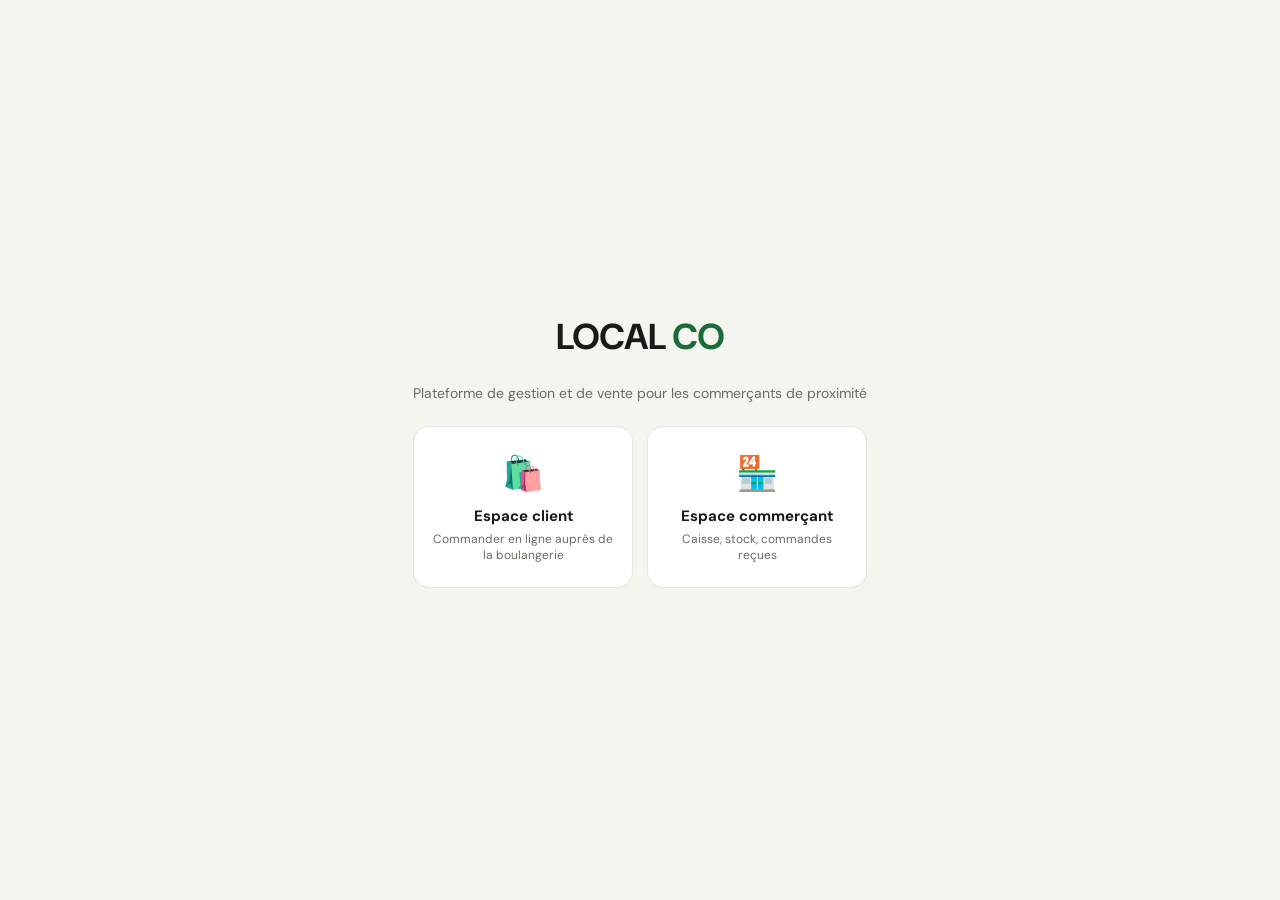
==== index.html @ 48bee9aa "Rename localco.html to index.html" ====
<!DOCTYPE html>
<html lang="fr">

<head>
  <meta charset="UTF-8">
  <meta name="viewport" content="width=device-width, initial-scale=1.0, maximum-scale=1.0">
  <title>LOCAL CO</title>
  <link
    href="https://fonts.googleapis.com/css2?family=DM+Sans:wght@400;500;600&family=DM+Mono:wght@400;500&display=swap"
    rel="stylesheet">
  <link rel="stylesheet" href="style.css">
</head>

<body>

  <!-- SWITCHER -->
  <div id="view-switcher" class="view active">
    <h1>LOCAL <span>CO</span></h1>
    <p>Plateforme de gestion et de vente pour les commerçants de proximité</p>
    <div class="sw-cards">
      <div class="sw-card" onclick="go('client')">
        <div class="icon">🛍️</div>
        <h2>Espace client</h2>
        <p>Commander en ligne auprès de la boulangerie</p>
      </div>
      <div class="sw-card" onclick="go('merchant')">
        <div class="icon">🏪</div>
        <h2>Espace commerçant</h2>
        <p>Caisse, stock, commandes reçues</p>
      </div>
    </div>
  </div>

  <!-- CLIENT -->
  <div id="view-client" class="view">
    <div id="c-shop">
      <header class="shop-topbar">
        <div style="min-width:0;flex:1">
          <div class="shop-logo">LOCAL <span>CO</span></div>
          <div class="shop-sub">Boulangerie Maxime · Commande en ligne</div>
        </div>
        <div style="display:flex;gap:8px;flex-shrink:0">
          <button class="cbtn" onclick="go('switcher')" style="font-size:12px;padding:7px 10px">← Accueil</button>
          <button class="cbtn" onclick="toggleCart()">🛒 <span class="cart-badge" id="c-badge">0</span></button>
        </div>
      </header>
      <div class="shop-body">
        <div class="shop-hero">
          <div class="hero-icon">🥖</div>
          <div>
            <h2>Commandez en avance</h2>
            <p>Retrait en boutique ou sur nos marchés · Paiement au retrait</p>
          </div>
        </div>
        <div class="shop-grid" id="shop-grid"></div>
      </div>
    </div>
    <div id="c-confirm" style="display:none">
      <header class="shop-topbar">
        <div class="shop-logo">LOCAL <span>CO</span></div>
        <button class="cbtn" onclick="go('switcher')" style="font-size:12px">← Accueil</button>
      </header>
      <div class="confirm-screen">
        <div class="confirm-icon">🎉</div>
        <h2>Commande confirmée !</h2>
        <p style="text-align:center;color:var(--text2);font-size:13px;margin-bottom:4px">Récapitulatif de votre commande
          :</p>
        <div class="email-recap" id="c-recap"></div>
        <div class="rgpd-note">🔒 <strong>Données personnelles (RGPD)</strong> — Vos informations sont utilisées
          uniquement pour le traitement de cette commande. Elles ne sont pas transmises à des tiers. Conformément au
          RGPD, vous disposez d'un droit d'accès, de rectification et de suppression. Contact : maxime@boulangerie.fr
        </div>
        <div style="margin-top:16px;text-align:center"><button class="btn btn-g" onclick="resetClient()">Passer une
            nouvelle commande</button></div>
      </div>
    </div>
    <div class="cart-overlay" id="c-overlay" onclick="toggleCart()"></div>
    <div class="cart-panel" id="c-panel">
      <div class="cp-head"><span class="cp-title">🛒 Mon panier</span><button class="cp-close"
          onclick="toggleCart()">✕</button></div>
      <div class="cp-items" id="c-items">
        <div class="cp-empty">Votre panier est vide</div>
      </div>
      <div class="cp-foot">
        <div class="total-row"><span class="total-lbl">Total TTC</span><span class="total-val" id="c-total">0,00
            €</span></div>
        <div class="stock-error" id="c-stock-err"></div>
        <div class="cfield"><label>Nom / Prénom *</label><input type="text" id="cl-nom" placeholder="Marie Dupont" />
        </div>
        <div class="cfield"><label>Email *</label><input type="email" id="cl-email" placeholder="marie@exemple.fr" />
        </div>
        <div class="cfield"><label>Téléphone</label><input type="tel" id="cl-tel" placeholder="06 12 34 56 78" /></div>
        <div class="cfield"><label>Lieu de retrait</label><select id="cl-lieu">
            <option>En boutique</option>
            <option>Marché du samedi matin</option>
            <option>Marché du dimanche</option>
          </select></div>
        <div class="cfield"><label>Date souhaitée</label><input type="date" id="cl-date" /></div>
        <button class="btn btn-g" style="width:100%" onclick="passerCommande()">✓ Confirmer ma commande</button>
      </div>
    </div>
  </div>

  <!-- MERCHANT -->
  <div id="view-merchant" class="view">
    <div class="m-shell">
      <aside class="sidebar">
        <button class="back-btn" onclick="go('switcher')">← Accueil</button>
        <div class="s-logo">
          <h1>LOCAL <span>CO</span></h1>
          <p>Boulangerie Maxime</p>
        </div>
        <nav class="s-nav">
          <button class="nav-it active" data-s="caisse" onclick="showS('caisse',this)"><svg viewBox="0 0 24 24"
              fill="none" stroke="currentColor" stroke-width="2">
              <rect x="2" y="7" width="20" height="14" rx="2" />
              <path d="M16 7V5a2 2 0 00-2-2h-4a2 2 0 00-2 2v2" />
              <line x1="12" y1="12" x2="12" y2="16" />
              <line x1="10" y1="14" x2="14" y2="14" />
            </svg>Caisse</button>
          <button class="nav-it" data-s="commandes" onclick="showS('commandes',this)"><svg viewBox="0 0 24 24"
              fill="none" stroke="currentColor" stroke-width="2">
              <circle cx="9" cy="21" r="1" />
              <circle cx="20" cy="21" r="1" />
              <path d="M1 1h4l2.68 13.39a2 2 0 001.63 1.21H19a2 2 0 001.63-1.21L23 6H6" />
            </svg>Commandes en ligne<span class="n-badge" id="sb-badge">0</span></button>
          <button class="nav-it" data-s="stock" onclick="showS('stock',this)"><svg viewBox="0 0 24 24" fill="none"
              stroke="currentColor" stroke-width="2">
              <path
                d="M21 16V8a2 2 0 00-1-1.73l-7-4a2 2 0 00-2 0l-7 4A2 2 0 003 8v8a2 2 0 001 1.73l7 4a2 2 0 002 0l7-4A2 2 0 0021 16z" />
            </svg>Stock</button>
          <button class="nav-it" data-s="articles" onclick="showS('articles',this)"><svg viewBox="0 0 24 24" fill="none"
              stroke="currentColor" stroke-width="2">
              <path d="M9 5H7a2 2 0 00-2 2v12a2 2 0 002 2h10a2 2 0 002-2V7a2 2 0 00-2-2h-2" />
              <rect x="9" y="3" width="6" height="4" rx="1" />
            </svg>Articles</button>
          <button class="nav-it" data-s="suivi" onclick="showS('suivi',this)"><svg viewBox="0 0 24 24" fill="none"
              stroke="currentColor" stroke-width="2">
              <line x1="18" y1="20" x2="18" y2="10" />
              <line x1="12" y1="20" x2="12" y2="4" />
              <line x1="6" y1="20" x2="6" y2="14" />
            </svg>Suivi / Compta</button>
          <button class="nav-it" data-s="cloture" onclick="showS('cloture',this)"><svg viewBox="0 0 24 24" fill="none"
              stroke="currentColor" stroke-width="2">
              <path d="M14 2H6a2 2 0 00-2 2v16a2 2 0 002 2h12a2 2 0 002-2V8z" />
              <polyline points="14 2 14 8 20 8" />
              <line x1="16" y1="13" x2="8" y2="13" />
              <line x1="16" y1="17" x2="8" y2="17" />
            </svg>Clôture de caisse</button>
          <button class="nav-it" data-s="users" onclick="showS('users',this)"><svg viewBox="0 0 24 24" fill="none"
              stroke="currentColor" stroke-width="2">
              <path d="M17 21v-2a4 4 0 00-4-4H5a4 4 0 00-4 4v2" />
              <circle cx="9" cy="7" r="4" />
            </svg>Utilisateurs</button>
        </nav>
        <div class="s-foot">
          <div class="u-chip">
            <div class="u-av">MB</div>
            <div class="u-info">
              <p>Maxime Bernard</p>
              <p>Gérant</p>
            </div>
          </div>
        </div>
      </aside>
      <main class="m-main">

        <!-- CAISSE -->
        <div class="screen active" id="sc-caisse">
          <div class="topbar">
            <div>
              <div class="pg-title">Caisse</div>
              <div class="pg-sub">Ventes en boutique · <span id="caisse-date"></span></div>
            </div>
            <button class="btn btn-o" style="font-size:12px" onclick="openPerte()">📋 Perte</button>
          </div>
          <div class="two-col">
            <div class="card">
              <div class="card-t">Articles</div>
              <div class="art-grid" id="art-grid"></div>
            </div>
            <div>
              <div class="card">
                <div class="card-t">Panier</div>
                <div id="pan-list"></div>
                <div id="pan-empty" style="color:var(--text2);font-size:13px;padding:7px 0">Aucun article sélectionné
                </div>
                <div class="rem-row"><label>Remise</label><input type="number" id="rem-in" placeholder="0" min="0"
                    max="100" /><label>%</label></div>
                <div class="tva-row"><label>TVA</label>
                  <select id="tva-sel">
                    <option value="0.055">5,5% (alimentaire)</option>
                    <option value="0.10">10% (restauration)</option>
                    <option value="0.20">20% (standard)</option>
                  </select>
                </div>
                <div class="t-bar">
                  <div>
                    <div class="t-sub" id="t-ht-line">HT : —</div>
                    <div class="t-sub" id="t-tva-line">TVA : —</div>
                  </div>
                  <div>
                    <div style="font-size:11px;opacity:.75;text-align:right">Total TTC</div>
                    <div class="t-amt" id="t-disp">0,00 €</div>
                  </div>
                </div>
                <div class="pay-row">
                  <button class="pbtn" onclick="encaisser('especes')">💵<span>Espèces</span></button>
                  <button class="pbtn" onclick="encaisser('cb')">💳<span>Carte</span></button>
                  <button class="pbtn pri" onclick="encaisser('cheque')">✅<span>Chèque</span></button>
                </div>
              </div>
              <div id="ticket-z"></div>
            </div>
          </div>
        </div>

        <!-- COMMANDES -->
        <div class="screen" id="sc-commandes">
          <div class="topbar">
            <div>
              <div class="pg-title">Commandes en ligne <span class="ndot" id="cmd-dot" style="display:none"></span>
              </div>
              <div class="pg-sub">Passées par les clients</div>
            </div>
          </div>
          <div id="cmd-list"></div>
        </div>

        <!-- STOCK -->
        <div class="screen" id="sc-stock">
          <div class="topbar">
            <div>
              <div class="pg-title">Stock</div>
              <div class="pg-sub">Matières premières & articles</div>
            </div>
            <button class="btn btn-g" style="font-size:12px" onclick="openReappro()">+ Réappro</button>
          </div>
          <div id="st-alerts"></div>
          <div class="tabs">
            <button class="tab active" onclick="swTab('t-mp',this)">Matières premières</button>
            <button class="tab" onclick="swTab('t-arts',this)">Articles finis</button>
          </div>
          <div id="t-mp">
            <div class="dt-wrap card" style="padding:0;overflow:hidden">
              <div class="tbl-wrap">
                <table class="dt">
                  <thead>
                    <tr>
                      <th>Matière</th>
                      <th>Stock</th>
                      <th>Cond.</th>
                      <th>Coût</th>
                      <th>Valeur</th>
                      <th>Statut</th>
                    </tr>
                  </thead>
                  <tbody id="mp-tbody"></tbody>
                </table>
              </div>
            </div>
            <div id="mp-cards"></div>
            <div class="s-grid" style="grid-template-columns:1fr 1fr 1fr;margin-top:4px">
              <div class="s-card">
                <div class="s-lbl">Valeur stock MP</div>
                <div class="s-val g" id="v-mp">—</div>
              </div>
              <div class="s-card">
                <div class="s-lbl">Alertes orange</div>
                <div class="s-val a" id="cnt-o">0</div>
              </div>
              <div class="s-card">
                <div class="s-lbl">Critiques</div>
                <div class="s-val r" id="cnt-r">0</div>
              </div>
            </div>
          </div>
          <div id="t-arts" style="display:none">
            <div class="dt-wrap card" style="padding:0;overflow:hidden">
              <div class="tbl-wrap">
                <table class="dt">
                  <thead>
                    <tr>
                      <th>Article</th>
                      <th>Stock</th>
                      <th>Prix TTC</th>
                      <th>Coût MP</th>
                      <th>Marge</th>
                      <th>Statut</th>
                    </tr>
                  </thead>
                  <tbody id="as-tbody"></tbody>
                </table>
              </div>
            </div>
            <div id="as-cards"></div>
          </div>
        </div>

        <!-- ARTICLES -->
        <div class="screen" id="sc-articles">
          <div class="topbar">
            <div>
              <div class="pg-title">Articles</div>
              <div class="pg-sub">Catalogue & nomenclature</div>
            </div>
            <button class="btn btn-g" style="font-size:12px" onclick="openArticle()">+ Nouvel article</button>
          </div>
          <div class="three-col" id="art-cards"></div>
        </div>

        <!-- SUIVI -->
        <div class="screen" id="sc-suivi">
          <div class="topbar">
            <div>
              <div class="pg-title">Suivi & Comptabilité</div>
              <div class="pg-sub">Journée en cours</div>
            </div>
          </div>
          <div class="s-grid">
            <div class="s-card">
              <div class="s-lbl">CA TTC</div>
              <div class="s-ico">💰</div>
              <div class="s-val g" id="sv-rec">0,00 €</div>
            </div>
            <div class="s-card">
              <div class="s-lbl">CA HT</div>
              <div class="s-ico">📊</div>
              <div class="s-val" id="sv-ht">0,00 €</div>
            </div>
            <div class="s-card">
              <div class="s-lbl">TVA collectée</div>
              <div class="s-ico">🧾</div>
              <div class="s-val" id="sv-tva">0,00 €</div>
            </div>
            <div class="s-card">
              <div class="s-lbl">Nb de ventes</div>
              <div class="s-ico">🔖</div>
              <div class="s-val" id="sv-nb">0</div>
            </div>
          </div>
          <div class="s-grid">
            <div class="s-card">
              <div class="s-lbl">Espèces</div>
              <div class="s-val g" id="sv-esp">0,00 €</div>
            </div>
            <div class="s-card">
              <div class="s-lbl">CB</div>
              <div class="s-val g" id="sv-cb">0,00 €</div>
            </div>
            <div class="s-card">
              <div class="s-lbl">Chèques</div>
              <div class="s-val g" id="sv-chq">0,00 €</div>
            </div>
            <div class="s-card">
              <div class="s-lbl">Marge brute</div>
              <div class="s-val g" id="sv-marge">0,00 €</div>
            </div>
          </div>
          <div class="two-col">
            <div class="card">
              <div class="card-t">Ventes par article</div>
              <table class="s-tbl">
                <thead>
                  <tr>
                    <th>Article</th>
                    <th>Qté</th>
                    <th>CA TTC</th>
                    <th>Marge</th>
                  </tr>
                </thead>
                <tbody id="sv-tbody"></tbody>
              </table>
            </div>
            <div class="card">
              <div class="card-t">Historique du jour</div>
              <div id="sv-hist"></div>
            </div>
          </div>
        </div>

        <!-- CLOTURE -->
        <div class="screen" id="sc-cloture">
          <div class="topbar">
            <div>
              <div class="pg-title">Clôture de caisse</div>
              <div class="pg-sub">Fermeture journalière & historique</div>
            </div>
          </div>
          <div class="cloture-banner">
            <div class="cloture-info">
              <h3>Caisse du <span id="cl-today"></span></h3>
              <p id="cl-status-txt">Caisse ouverte — en cours</p>
            </div>
            <button class="btn" style="background:#fff;color:var(--green);font-weight:700;"
              onclick="cloturerCaisse()">🔒 Clôturer la caisse</button>
          </div>
          <div class="card" style="margin-bottom:14px">
            <div class="card-t">Résumé à clôturer</div>
            <div class="s-grid" style="margin-bottom:0">
              <div class="s-card">
                <div class="s-lbl">CA TTC</div>
                <div class="s-val g" id="cl-rec">0,00 €</div>
              </div>
              <div class="s-card">
                <div class="s-lbl">Espèces</div>
                <div class="s-val" id="cl-esp">0,00 €</div>
              </div>
              <div class="s-card">
                <div class="s-lbl">CB</div>
                <div class="s-val" id="cl-cb">0,00 €</div>
              </div>
              <div class="s-card">
                <div class="s-lbl">Nb ventes</div>
                <div class="s-val" id="cl-nb">0</div>
              </div>
            </div>
          </div>
          <div
            style="display:flex;justify-content:space-between;align-items:center;margin-bottom:10px;flex-wrap:wrap;gap:8px">
            <div class="card-t" style="margin:0">Historique des journées</div>
            <button class="btn btn-o" style="font-size:12px" onclick="exportCSV()">⬇ Export CSV</button>
          </div>
          <div id="hist-jours"></div>
        </div>

        <!-- USERS -->
        <div class="screen" id="sc-users">
          <div class="topbar">
            <div>
              <div class="pg-title">Utilisateurs</div>
              <div class="pg-sub">Gestion des accès</div>
            </div><button class="btn btn-g" style="font-size:12px"
              onclick="document.getElementById('m-user').style.display='flex'">+ Ajouter</button>
          </div>
          <div class="dt-wrap card" style="padding:0;overflow:hidden">
            <div class="tbl-wrap">
              <table class="dt">
                <thead>
                  <tr>
                    <th>Nom</th>
                    <th>Rôle</th>
                    <th>Email</th>
                    <th>Accès</th>
                    <th></th>
                  </tr>
                </thead>
                <tbody id="u-tbody"></tbody>
              </table>
            </div>
          </div>
          <div id="u-cards"></div>
        </div>

      </main>
    </div>

    <!-- Bottom nav mobile -->
    <nav class="bottom-nav">
      <button class="bn-it active" data-s="caisse" onclick="showS('caisse',this)"><svg viewBox="0 0 24 24" fill="none"
          stroke="currentColor" stroke-width="2">
          <rect x="2" y="7" width="20" height="14" rx="2" />
          <path d="M16 7V5a2 2 0 00-2-2h-4a2 2 0 00-2 2v2" />
          <line x1="12" y1="12" x2="12" y2="16" />
          <line x1="10" y1="14" x2="14" y2="14" />
        </svg>Caisse</button>
      <button class="bn-it" data-s="commandes" onclick="showS('commandes',this)"><svg viewBox="0 0 24 24" fill="none"
          stroke="currentColor" stroke-width="2">
          <circle cx="9" cy="21" r="1" />
          <circle cx="20" cy="21" r="1" />
          <path d="M1 1h4l2.68 13.39a2 2 0 001.63 1.21H19a2 2 0 001.63-1.21L23 6H6" />
        </svg>Cmd<span class="bn-badge" id="bn-badge" style="display:none">0</span></button>
      <button class="bn-it" data-s="stock" onclick="showS('stock',this)"><svg viewBox="0 0 24 24" fill="none"
          stroke="currentColor" stroke-width="2">
          <path
            d="M21 16V8a2 2 0 00-1-1.73l-7-4a2 2 0 00-2 0l-7 4A2 2 0 003 8v8a2 2 0 001 1.73l7 4a2 2 0 002 0l7-4A2 2 0 0021 16z" />
        </svg>Stock</button>
      <button class="bn-it" data-s="suivi" onclick="showS('suivi',this)"><svg viewBox="0 0 24 24" fill="none"
          stroke="currentColor" stroke-width="2">
          <line x1="18" y1="20" x2="18" y2="10" />
          <line x1="12" y1="20" x2="12" y2="4" />
          <line x1="6" y1="20" x2="6" y2="14" />
        </svg>Suivi</button>
      <button class="bn-it" data-s="cloture" onclick="showS('cloture',this)"><svg viewBox="0 0 24 24" fill="none"
          stroke="currentColor" stroke-width="2">
          <path d="M14 2H6a2 2 0 00-2 2v16a2 2 0 002 2h12a2 2 0 002-2V8z" />
          <polyline points="14 2 14 8 20 8" />
        </svg>Clôture</button>
    </nav>
  </div>

  <!-- MODALS -->
  <div class="modal-bg" id="m-article" style="display:none">
    <div class="modal">
      <div class="modal-hd"><span class="modal-tt" id="m-art-tt">Nouvel article</span><button class="modal-x"
          onclick="cm('m-article')">✕</button></div>
      <div class="field"><label>Nom</label><input type="text" id="a-nom" placeholder="Pain de campagne" /></div>
      <div class="field"><label>Prix TTC (€)</label><input type="number" id="a-prix" placeholder="2.50" step="0.01"
          min="0" /></div>
      <div class="field"><label>Taux TVA</label><select id="a-tva">
          <option value="0.055">5,5% (alimentaire)</option>
          <option value="0.10">10% (restauration)</option>
          <option value="0.20">20% (standard)</option>
        </select></div>
      <div class="field"><label>Stock initial</label><input type="number" id="a-qty" placeholder="20" min="0" /></div>
      <div class="field"><label>Description</label><textarea id="a-desc" placeholder="Description…"></textarea></div>
      <div class="field"><label>Emoji</label><input type="text" id="a-emoji" placeholder="🥖" maxlength="4" /></div>
      <div class="field"><label>En ligne</label><select id="a-online">
          <option value="1">Oui</option>
          <option value="0">Non</option>
        </select></div>
      <div class="info-box">ℹ Définissez les matières premières utilisées par article via l'onglet <strong>Articles →
          Modifier → Nomenclature</strong> après création.</div>
      <div class="btn-row"><button class="btn btn-g" style="flex:1" onclick="saveArticle()">Enregistrer</button><button
          class="btn btn-o" onclick="cm('m-article')">Annuler</button></div>
    </div>
  </div>

  <div class="modal-bg" id="m-nomen" style="display:none">
    <div class="modal">
      <div class="modal-hd"><span class="modal-tt" id="m-nomen-tt">Nomenclature</span><button class="modal-x"
          onclick="cm('m-nomen')">✕</button></div>
      <p style="font-size:12px;color:var(--text2);margin-bottom:12px">Matières premières consommées à chaque vente de
        cet article. Ces quantités sont automatiquement déduites du stock MP lors d'une vente.</p>
      <div id="nomen-rows"></div>
      <button class="btn btn-g" style="width:100%;margin-top:10px" onclick="saveNomen()">Enregistrer la
        nomenclature</button>
    </div>
  </div>

  <div class="modal-bg" id="m-perte" style="display:none">
    <div class="modal">
      <div class="modal-hd"><span class="modal-tt">Déclarer une perte</span><button class="modal-x"
          onclick="cm('m-perte')">✕</button></div>
      <div class="field"><label>Article</label><select id="p-art"></select></div>
      <div class="field"><label>Quantité perdue</label><input type="number" id="p-qty" placeholder="2" min="1" /></div>
      <div class="field"><label>Motif</label><input type="text" id="p-mot" placeholder="Invendu, abîmé…" /></div>
      <button class="btn btn-d" style="width:100%" onclick="savePerte()">Confirmer la perte</button>
    </div>
  </div>

  <div class="modal-bg" id="m-reappro" style="display:none">
    <div class="modal">
      <div class="modal-hd"><span class="modal-tt">Réapprovisionner</span><button class="modal-x"
          onclick="cm('m-reappro')">✕</button></div>
      <div class="field"><label>Matière première</label><select id="r-mp"></select></div>
      <div class="field"><label>Quantité à ajouter</label><input type="number" id="r-qty" placeholder="25" min="0" />
      </div>
      <button class="btn btn-g" style="width:100%" onclick="saveReappro()">Ajouter au stock</button>
    </div>
  </div>

  <div class="modal-bg" id="m-user" style="display:none">
    <div class="modal">
      <div class="modal-hd"><span class="modal-tt">Ajouter un utilisateur</span><button class="modal-x"
          onclick="cm('m-user')">✕</button></div>
      <div class="field"><label>Nom</label><input type="text" id="u-nom" placeholder="Jean Dupont" /></div>
      <div class="field"><label>Email</label><input type="email" id="u-email" placeholder="jean@boulangerie.fr" /></div>
      <div class="field"><label>Rôle</label><select id="u-role">
          <option>Vendeur</option>
          <option>Gestionnaire</option>
          <option>Gérant</option>
        </select></div>
      <div class="rgpd-box">🔒 L'email sera utilisé uniquement pour l'accès à la plateforme. Conformément au RGPD, cet
        utilisateur peut demander la suppression de son compte à tout moment.</div>
      <button class="btn btn-g" style="width:100%;margin-top:10px" onclick="saveUser()">Créer</button>
    </div>
  </div>

  <div class="suc-bg" id="m-suc" style="display:none">
    <div class="suc-box">
      <div class="suc-ic">✅</div>
      <div class="suc-tt" id="suc-tt"></div>
      <div class="suc-sb" id="suc-sb"></div><button class="btn btn-g" style="width:100%"
        onclick="cm('m-suc')">OK</button>
    </div>
  </div>

  <script src="script.js"></script>
</body>

</html>
---- style.css ----
*,
*::before,
*::after {
    margin: 0;
    padding: 0;
    box-sizing: border-box;
    -webkit-tap-highlight-color: transparent
}

:root {
    --green: #1a6b3c;
    --gl: #e8f5ee;
    --gm: #7de8a8;
    --amber: #c17d0a;
    --al: #fff4e0;
    --red: #c0392b;
    --rl: #fdecea;
    --blue: #1a56db;
    --bl: #e8f0fe;
    --bg: #f5f5f0;
    --bg2: #fff;
    --text: #1a1a18;
    --text2: #6b6b65;
    --bdr: rgba(0, 0, 0, 0.1);
    --r: 12px
}

html,
body {
    height: 100%
}

body {
    font-family: 'DM Sans', sans-serif;
    background: var(--bg);
    color: var(--text);
    font-size: 14px
}

/* VIEWS */
.view {
    display: none
}

.view.active {
    display: block
}

#view-switcher.active {
    display: flex
}

/* SWITCHER */
#view-switcher {
    position: fixed;
    inset: 0;
    flex-direction: column;
    align-items: center;
    justify-content: center;
    gap: 24px;
    background: var(--bg);
    z-index: 9999;
    padding: 20px
}

#view-switcher h1 {
    font-size: clamp(24px, 6vw, 36px);
    font-weight: 700;
    letter-spacing: -1px
}

#view-switcher h1 span {
    color: var(--green)
}

#view-switcher>p {
    font-size: 14px;
    color: var(--text2);
    text-align: center
}

.sw-cards {
    display: flex;
    gap: 14px;
    flex-wrap: wrap;
    justify-content: center;
    width: 100%;
    max-width: 500px
}

.sw-card {
    flex: 1;
    min-width: 140px;
    max-width: 220px;
    background: var(--bg2);
    border: 1.5px solid var(--bdr);
    border-radius: 16px;
    padding: 24px 16px;
    cursor: pointer;
    text-align: center;
    transition: all .15s
}

.sw-card:hover,
.sw-card:active {
    border-color: var(--green);
    background: var(--gl)
}

.sw-card .icon {
    font-size: 34px;
    margin-bottom: 10px
}

.sw-card h2 {
    font-size: 15px;
    font-weight: 700;
    margin-bottom: 5px
}

.sw-card p {
    font-size: 12px;
    color: var(--text2)
}

/* CLIENT SHOP */
#view-client {
    min-height: 100vh
}

.shop-topbar {
    background: var(--green);
    color: #fff;
    padding: 14px 16px;
    display: flex;
    align-items: center;
    justify-content: space-between;
    position: sticky;
    top: 0;
    z-index: 100;
    gap: 10px
}

.shop-logo {
    font-size: 16px;
    font-weight: 700;
    flex: 1;
    min-width: 0
}

.shop-logo span {
    color: var(--gm)
}

.shop-sub {
    font-size: 11px;
    opacity: .65;
    overflow: hidden;
    text-overflow: ellipsis;
    white-space: nowrap
}

.cbtn {
    background: rgba(255, 255, 255, .15);
    border: 1.5px solid rgba(255, 255, 255, .3);
    color: #fff;
    border-radius: 9px;
    padding: 8px 12px;
    cursor: pointer;
    font-size: 13px;
    font-weight: 600;
    font-family: inherit;
    display: flex;
    align-items: center;
    gap: 6px;
    white-space: nowrap;
    flex-shrink: 0
}

.cart-badge {
    background: var(--gm);
    color: var(--green);
    border-radius: 50%;
    width: 18px;
    height: 18px;
    display: flex;
    align-items: center;
    justify-content: center;
    font-size: 10px;
    font-weight: 700
}

.shop-body {
    max-width: 960px;
    margin: 0 auto;
    padding: 16px
}

.shop-hero {
    background: var(--gl);
    border-radius: 14px;
    padding: 16px;
    margin-bottom: 18px;
    display: flex;
    align-items: center;
    gap: 14px
}

.hero-icon {
    font-size: 36px;
    flex-shrink: 0
}

.shop-hero h2 {
    font-size: 15px;
    font-weight: 700;
    margin-bottom: 3px
}

.shop-hero p {
    font-size: 12px;
    color: var(--text2)
}

.shop-grid {
    display: grid;
    grid-template-columns: repeat(auto-fill, minmax(150px, 1fr));
    gap: 12px
}

.shop-card {
    background: var(--bg2);
    border: 1.5px solid var(--bdr);
    border-radius: 12px;
    overflow: hidden;
    transition: all .12s
}

.shop-card:hover {
    border-color: var(--green)
}

.sc-img {
    height: 80px;
    background: var(--gl);
    display: flex;
    align-items: center;
    justify-content: center;
    font-size: 36px
}

.sc-body {
    padding: 10px
}

.sc-name {
    font-size: 13px;
    font-weight: 700;
    margin-bottom: 2px
}

.sc-desc {
    font-size: 11px;
    color: var(--text2);
    margin-bottom: 8px;
    line-height: 1.4;
    min-height: 28px
}

.sc-foot {
    display: flex;
    align-items: center;
    justify-content: space-between
}

.sc-price {
    font-size: 15px;
    font-weight: 700;
    color: var(--green)
}

.sc-price small {
    font-size: 10px;
    color: var(--text2);
    font-weight: 400;
    display: block
}

.sc-add {
    background: var(--green);
    color: #fff;
    border: none;
    border-radius: 7px;
    width: 28px;
    height: 28px;
    font-size: 18px;
    cursor: pointer;
    display: flex;
    align-items: center;
    justify-content: center;
    font-family: inherit
}

.sc-qty {
    display: flex;
    align-items: center;
    gap: 4px
}

.sc-qbtn {
    width: 24px;
    height: 24px;
    border-radius: 50%;
    border: 1.5px solid var(--green);
    background: transparent;
    color: var(--green);
    font-size: 15px;
    cursor: pointer;
    display: flex;
    align-items: center;
    justify-content: center;
    font-family: inherit
}

.sc-qval {
    font-size: 13px;
    font-weight: 700;
    min-width: 14px;
    text-align: center
}

.out-stock {
    opacity: .4;
    pointer-events: none
}

.stock-warn {
    font-size: 11px;
    color: var(--amber);
    font-weight: 600
}

/* cart panel */
.cart-overlay {
    position: fixed;
    inset: 0;
    background: rgba(0, 0, 0, .4);
    z-index: 500;
    display: none
}

.cart-overlay.open {
    display: block
}

.cart-panel {
    position: fixed;
    top: 0;
    right: 0;
    bottom: 0;
    width: min(420px, 100vw);
    background: var(--bg2);
    z-index: 501;
    display: flex;
    flex-direction: column;
    transform: translateX(100%);
    transition: transform .25s ease
}

.cart-panel.open {
    transform: translateX(0);
    box-shadow: -4px 0 20px rgba(0, 0, 0, .12)
}

.cp-head {
    padding: 16px 18px;
    border-bottom: 1px solid var(--bdr);
    display: flex;
    align-items: center;
    justify-content: space-between
}

.cp-title {
    font-size: 16px;
    font-weight: 700
}

.cp-close {
    background: none;
    border: none;
    font-size: 22px;
    cursor: pointer;
    color: var(--text2);
    line-height: 1
}

.cp-items {
    flex: 1;
    overflow-y: auto;
    padding: 12px 18px;
    -webkit-overflow-scrolling: touch
}

.cp-empty {
    color: var(--text2);
    font-size: 13px;
    text-align: center;
    padding: 28px 0
}

.cart-item {
    display: flex;
    align-items: center;
    gap: 10px;
    padding: 10px 0;
    border-bottom: 1px solid var(--bdr)
}

.ci-info {
    flex: 1;
    min-width: 0
}

.ci-name {
    font-size: 13px;
    font-weight: 600;
    overflow: hidden;
    text-overflow: ellipsis;
    white-space: nowrap
}

.ci-price {
    font-size: 12px;
    color: var(--text2)
}

.ci-total {
    font-size: 13px;
    font-weight: 700;
    color: var(--green);
    min-width: 52px;
    text-align: right;
    flex-shrink: 0
}

.cp-foot {
    padding: 16px 18px;
    border-top: 1px solid var(--bdr)
}

.total-row {
    display: flex;
    justify-content: space-between;
    align-items: center;
    margin-bottom: 14px
}

.total-lbl {
    font-size: 13px;
    color: var(--text2)
}

.total-val {
    font-size: 20px;
    font-weight: 700;
    color: var(--green)
}

.cfield {
    margin-bottom: 9px
}

.cfield label {
    display: block;
    font-size: 11px;
    font-weight: 700;
    color: var(--text2);
    text-transform: uppercase;
    letter-spacing: .3px;
    margin-bottom: 4px
}

.cfield input,
.cfield select {
    width: 100%;
    padding: 9px 11px;
    border-radius: 8px;
    border: 1.5px solid var(--bdr);
    font-size: 14px;
    font-family: inherit;
    background: var(--bg)
}

.cfield input:focus,
.cfield select:focus {
    outline: none;
    border-color: var(--green)
}

.pay-notice {
    background: var(--gl);
    border-radius: 8px;
    padding: 9px 12px;
    font-size: 12px;
    color: var(--green);
    font-weight: 500;
    margin-bottom: 11px
}

.stock-error {
    background: var(--rl);
    border-radius: 8px;
    padding: 9px 12px;
    font-size: 12px;
    color: var(--red);
    font-weight: 500;
    margin-bottom: 11px;
    display: none
}

/* confirmation client */
.confirm-screen {
    max-width: 560px;
    margin: 40px auto;
    padding: 20px
}

.confirm-icon {
    font-size: 56px;
    margin-bottom: 14px;
    text-align: center
}

.confirm-screen h2 {
    font-size: 20px;
    font-weight: 700;
    margin-bottom: 8px;
    text-align: center
}

.email-recap {
    background: var(--bg);
    border: 1px solid var(--bdr);
    border-radius: 10px;
    padding: 14px;
    font-size: 13px;
    line-height: 1.7;
    margin: 16px 0;
    font-family: 'DM Mono', monospace;
    white-space: pre-wrap;
    word-break: break-word
}

.rgpd-note {
    font-size: 11px;
    color: var(--text2);
    background: var(--bg);
    border-radius: 8px;
    padding: 10px;
    margin-top: 10px;
    line-height: 1.6
}

/* MERCHANT */
#view-merchant {
    height: 100vh;
    display: none;
    flex-direction: column
}

#view-merchant.active {
    display: flex
}

.m-shell {
    display: flex;
    flex: 1;
    overflow: hidden;
    max-width: 1200px;
    margin: 0 auto;
    width: 100%
}

.sidebar {
    width: 225px;
    background: var(--green);
    color: #fff;
    display: flex;
    flex-direction: column;
    flex-shrink: 0;
    overflow-y: auto
}

.back-btn {
    display: flex;
    align-items: center;
    gap: 6px;
    font-size: 12px;
    color: rgba(255, 255, 255, .5);
    cursor: pointer;
    padding: 14px 16px 6px;
    border: none;
    background: none;
    font-family: inherit;
    width: 100%
}

.back-btn:hover {
    color: rgba(255, 255, 255, .85)
}

.s-logo {
    padding: 8px 18px 14px;
    border-bottom: 1px solid rgba(255, 255, 255, .1)
}

.s-logo h1 {
    font-size: 19px;
    font-weight: 700;
    letter-spacing: -.5px
}

.s-logo h1 span {
    color: var(--gm)
}

.s-logo p {
    font-size: 11px;
    opacity: .55;
    margin-top: 2px
}

.s-nav {
    flex: 1;
    padding: 10px 8px
}

.nav-it {
    display: flex;
    align-items: center;
    gap: 9px;
    padding: 10px 11px;
    border-radius: 9px;
    cursor: pointer;
    font-size: 13px;
    font-weight: 500;
    color: rgba(255, 255, 255, .7);
    transition: all .15s;
    margin-bottom: 2px;
    border: none;
    background: transparent;
    width: 100%;
    font-family: inherit;
    text-align: left
}

.nav-it:hover {
    background: rgba(255, 255, 255, .1);
    color: #fff
}

.nav-it.active {
    background: rgba(255, 255, 255, .18);
    color: #fff
}

.nav-it svg {
    width: 16px;
    height: 16px;
    flex-shrink: 0
}

.n-badge {
    background: var(--gm);
    color: var(--green);
    border-radius: 10px;
    padding: 1px 7px;
    font-size: 11px;
    font-weight: 700;
    margin-left: auto
}

.s-foot {
    padding: 12px 14px;
    border-top: 1px solid rgba(255, 255, 255, .1)
}

.u-chip {
    display: flex;
    align-items: center;
    gap: 9px
}

.u-av {
    width: 30px;
    height: 30px;
    border-radius: 50%;
    background: var(--gm);
    color: var(--green);
    display: flex;
    align-items: center;
    justify-content: center;
    font-weight: 700;
    font-size: 12px
}

.u-info p {
    font-size: 12px;
    color: #fff
}

.u-info p:last-child {
    opacity: .5;
    font-size: 11px
}

.m-main {
    flex: 1;
    overflow-y: auto;
    background: var(--bg);
    -webkit-overflow-scrolling: touch
}

.screen {
    display: none;
    padding: 20px 20px 80px
}

.screen.active {
    display: block
}

.bottom-nav {
    display: none
}

/* SHARED */
.topbar {
    display: flex;
    align-items: flex-start;
    justify-content: space-between;
    margin-bottom: 18px;
    gap: 10px;
    flex-wrap: wrap
}

.pg-title {
    font-size: 18px;
    font-weight: 700
}

.pg-sub {
    font-size: 12px;
    color: var(--text2);
    margin-top: 2px
}

.s-grid {
    display: grid;
    grid-template-columns: repeat(4, 1fr);
    gap: 10px;
    margin-bottom: 18px
}

.s-card {
    background: var(--bg2);
    border-radius: var(--r);
    padding: 14px;
    border: 1px solid var(--bdr)
}

.s-lbl {
    font-size: 11px;
    color: var(--text2);
    font-weight: 600;
    text-transform: uppercase;
    letter-spacing: .4px;
    margin-bottom: 5px
}

.s-val {
    font-size: 20px;
    font-weight: 700
}

.s-val.g {
    color: var(--green)
}

.s-val.a {
    color: var(--amber)
}

.s-val.r {
    color: var(--red)
}

.s-ico {
    float: right;
    font-size: 16px
}

.card {
    background: var(--bg2);
    border-radius: var(--r);
    border: 1px solid var(--bdr);
    padding: 15px;
    margin-bottom: 12px
}

.card-t {
    font-size: 11px;
    font-weight: 700;
    color: var(--text2);
    text-transform: uppercase;
    letter-spacing: .5px;
    margin-bottom: 12px
}

.two-col {
    display: grid;
    grid-template-columns: 1fr 1fr;
    gap: 13px
}

.three-col {
    display: grid;
    grid-template-columns: repeat(3, 1fr);
    gap: 11px
}

.art-grid {
    display: grid;
    grid-template-columns: repeat(auto-fill, minmax(110px, 1fr));
    gap: 8px
}

.art-btn {
    background: var(--bg);
    border: 1.5px solid var(--bdr);
    border-radius: 9px;
    padding: 10px 8px;
    cursor: pointer;
    text-align: left;
    transition: all .12s;
    font-family: inherit;
    width: 100%
}

.art-btn:hover {
    border-color: var(--green);
    background: var(--gl)
}

.art-btn.sel {
    border-color: var(--green);
    background: var(--gl)
}

.art-btn:disabled {
    opacity: .38;
    cursor: default
}

.a-name {
    font-size: 12px;
    font-weight: 700;
    display: block;
    margin-bottom: 2px
}

.a-price {
    font-size: 13px;
    font-weight: 700;
    color: var(--green);
    display: block
}

.a-stock {
    font-size: 11px;
    color: var(--text2);
    display: block;
    margin-top: 2px
}

.a-tva {
    font-size: 10px;
    color: var(--text2);
    display: block
}

.p-item {
    display: flex;
    align-items: center;
    gap: 8px;
    padding: 8px 0;
    border-bottom: 1px solid var(--bdr)
}

.p-name {
    flex: 1;
    font-size: 13px;
    font-weight: 500;
    min-width: 0;
    overflow: hidden;
    text-overflow: ellipsis;
    white-space: nowrap
}

.qc {
    display: flex;
    align-items: center;
    gap: 5px;
    flex-shrink: 0
}

.qb {
    width: 22px;
    height: 22px;
    border-radius: 50%;
    border: 1px solid var(--bdr);
    background: var(--bg);
    cursor: pointer;
    font-size: 13px;
    display: flex;
    align-items: center;
    justify-content: center;
    font-family: inherit
}

.qb:hover {
    background: var(--gl);
    border-color: var(--green)
}

.qv {
    font-size: 13px;
    font-weight: 700;
    min-width: 15px;
    text-align: center
}

.p-price {
    font-size: 13px;
    font-weight: 700;
    min-width: 55px;
    text-align: right;
    flex-shrink: 0
}

.t-bar {
    background: var(--green);
    color: #fff;
    border-radius: 10px;
    padding: 12px 14px;
    display: flex;
    align-items: center;
    justify-content: space-between;
    margin-top: 11px
}

.t-sub {
    font-size: 11px;
    opacity: .75
}

.t-amt {
    font-size: 20px;
    font-weight: 700
}

.pay-row {
    display: grid;
    grid-template-columns: 1fr 1fr 1fr;
    gap: 7px;
    margin-top: 8px
}

.pbtn {
    padding: 10px 4px;
    border-radius: 9px;
    border: 1.5px solid var(--bdr);
    background: var(--bg);
    cursor: pointer;
    font-size: 12px;
    font-weight: 600;
    font-family: inherit;
    display: flex;
    flex-direction: column;
    align-items: center;
    gap: 3px;
    transition: all .12s
}

.pbtn:hover {
    background: var(--gl);
    border-color: var(--green)
}

.pbtn.pri {
    background: var(--green);
    color: #fff;
    border-color: var(--green)
}

.rem-row {
    display: flex;
    align-items: center;
    gap: 7px;
    padding: 8px 0
}

.rem-row label {
    font-size: 12px;
    color: var(--text2);
    white-space: nowrap
}

.rem-row input {
    width: 60px;
    padding: 6px 8px;
    border-radius: 7px;
    border: 1px solid var(--bdr);
    font-size: 13px;
    font-family: inherit;
    background: var(--bg)
}

.tva-row {
    display: flex;
    align-items: center;
    gap: 7px;
    padding: 4px 0;
    font-size: 12px;
    color: var(--text2)
}

.tva-row select {
    padding: 4px 7px;
    border-radius: 6px;
    border: 1px solid var(--bdr);
    font-size: 12px;
    font-family: inherit;
    background: var(--bg)
}

.ticket {
    background: #fff;
    border: 2px dashed #ccc;
    border-radius: 10px;
    padding: 13px;
    font-family: 'DM Mono', monospace;
    font-size: 12px;
    margin-top: 12px
}

.tk-t {
    text-align: center;
    font-weight: 700;
    font-size: 13px;
    margin-bottom: 7px
}

.tk-l {
    display: flex;
    justify-content: space-between;
    padding: 2px 0
}

.tk-s {
    border-bottom: 1px dashed #ccc;
    margin: 5px 0
}

.tbl-wrap {
    overflow-x: auto;
    -webkit-overflow-scrolling: touch
}

table.dt {
    width: 100%;
    border-collapse: collapse;
    min-width: 380px
}

table.dt th {
    font-size: 11px;
    font-weight: 700;
    color: var(--text2);
    text-transform: uppercase;
    letter-spacing: .4px;
    padding: 7px 9px;
    border-bottom: 2px solid var(--bdr);
    text-align: left;
    white-space: nowrap
}

table.dt td {
    padding: 8px 9px;
    border-bottom: 1px solid var(--bdr);
    font-size: 13px
}

table.dt tr:hover td {
    background: var(--bg)
}

.mob-card {
    background: var(--bg2);
    border: 1px solid var(--bdr);
    border-radius: 10px;
    padding: 12px;
    margin-bottom: 8px;
    display: none
}

.mc-row {
    display: flex;
    justify-content: space-between;
    align-items: center;
    margin-bottom: 4px
}

.mc-label {
    font-size: 11px;
    color: var(--text2);
    font-weight: 600
}

.mc-val {
    font-size: 13px;
    font-weight: 500
}

.dot {
    display: inline-block;
    width: 8px;
    height: 8px;
    border-radius: 50%;
    margin-right: 6px
}

.badge {
    display: inline-block;
    padding: 2px 8px;
    border-radius: 20px;
    font-size: 11px;
    font-weight: 700
}

.bg {
    background: var(--gl);
    color: var(--green)
}

.bo {
    background: var(--al);
    color: var(--amber)
}

.br {
    background: var(--rl);
    color: var(--red)
}

.bb {
    background: var(--bl);
    color: var(--blue)
}

.field {
    margin-bottom: 10px
}

.field label {
    display: block;
    font-size: 11px;
    font-weight: 700;
    color: var(--text2);
    text-transform: uppercase;
    letter-spacing: .3px;
    margin-bottom: 4px
}

.field input,
.field select,
.field textarea {
    width: 100%;
    padding: 10px 11px;
    border-radius: 8px;
    border: 1.5px solid var(--bdr);
    font-size: 14px;
    font-family: inherit;
    background: var(--bg)
}

.field input:focus,
.field select:focus,
.field textarea:focus {
    outline: none;
    border-color: var(--green)
}

.field textarea {
    min-height: 60px;
    resize: vertical
}

.btn {
    padding: 10px 15px;
    border-radius: 8px;
    border: none;
    cursor: pointer;
    font-size: 14px;
    font-weight: 600;
    font-family: inherit;
    transition: all .12s
}

.btn-g {
    background: var(--green);
    color: #fff
}

.btn-g:hover {
    opacity: .88
}

.btn-o {
    background: transparent;
    border: 1.5px solid var(--bdr);
    color: var(--text)
}

.btn-o:hover {
    background: var(--bg)
}

.btn-d {
    background: var(--rl);
    color: var(--red);
    border: none
}

.btn-row {
    display: flex;
    gap: 8px;
    flex-wrap: wrap
}

.alert-b {
    border-radius: 8px;
    padding: 9px 13px;
    font-size: 13px;
    font-weight: 500;
    margin-bottom: 8px;
    display: flex;
    align-items: center;
    gap: 7px
}

.alert-o {
    background: var(--al);
    color: var(--amber)
}

.alert-r {
    background: var(--rl);
    color: var(--red)
}

.tabs {
    display: flex;
    gap: 6px;
    margin-bottom: 13px;
    flex-wrap: wrap
}

.tab {
    padding: 6px 13px;
    border-radius: 20px;
    border: 1.5px solid var(--bdr);
    font-size: 12px;
    font-weight: 600;
    cursor: pointer;
    font-family: inherit;
    background: transparent;
    color: var(--text2);
    transition: all .12s
}

.tab.active {
    background: var(--green);
    color: #fff;
    border-color: var(--green)
}

.cmd-card {
    background: var(--bg2);
    border: 1.5px solid var(--bdr);
    border-radius: 12px;
    padding: 14px;
    margin-bottom: 10px
}

.cmd-card.new {
    border-color: var(--green);
    background: var(--gl)
}

.cmd-hd {
    display: flex;
    justify-content: space-between;
    align-items: flex-start;
    margin-bottom: 6px;
    gap: 8px
}

.cmd-nm {
    font-size: 14px;
    font-weight: 700
}

.cmd-mt {
    font-size: 12px;
    color: var(--text2);
    margin-bottom: 5px
}

.cmd-arts {
    font-size: 13px;
    font-weight: 500;
    margin-bottom: 6px
}

.cmd-ft {
    display: flex;
    justify-content: space-between;
    align-items: center;
    flex-wrap: wrap;
    gap: 8px
}

.cmd-tot {
    font-size: 16px;
    font-weight: 700;
    color: var(--green)
}

.h-item {
    display: flex;
    align-items: center;
    gap: 9px;
    padding: 7px 0;
    border-bottom: 1px solid var(--bdr)
}

.h-dot {
    width: 7px;
    height: 7px;
    border-radius: 50%;
    background: var(--green);
    flex-shrink: 0
}

.h-info {
    flex: 1;
    min-width: 0
}

.h-art {
    font-size: 13px;
    font-weight: 500;
    overflow: hidden;
    text-overflow: ellipsis;
    white-space: nowrap
}

.h-meta {
    font-size: 11px;
    color: var(--text2)
}

.h-amt {
    font-size: 13px;
    font-weight: 700;
    color: var(--green);
    flex-shrink: 0
}

.s-tbl {
    width: 100%;
    border-collapse: collapse
}

.s-tbl th {
    font-size: 11px;
    font-weight: 700;
    color: var(--text2);
    text-transform: uppercase;
    letter-spacing: .4px;
    padding: 6px 9px;
    border-bottom: 2px solid var(--bdr);
    text-align: left
}

.s-tbl td {
    padding: 7px 9px;
    border-bottom: 1px solid var(--bdr);
    font-size: 13px
}

.s-tbl .tc {
    font-weight: 700;
    color: var(--green)
}

/* CLOTURE */
.cloture-banner {
    background: linear-gradient(135deg, var(--green), #0f4a28);
    color: #fff;
    border-radius: 14px;
    padding: 18px;
    margin-bottom: 18px;
    display: flex;
    align-items: center;
    justify-content: space-between;
    gap: 12px;
    flex-wrap: wrap
}

.cloture-info h3 {
    font-size: 16px;
    font-weight: 700;
    margin-bottom: 4px
}

.cloture-info p {
    font-size: 12px;
    opacity: .8
}

.jour-card {
    background: var(--bg2);
    border: 1.5px solid var(--bdr);
    border-radius: 12px;
    padding: 14px;
    margin-bottom: 10px
}

.jour-hd {
    display: flex;
    justify-content: space-between;
    align-items: center;
    margin-bottom: 10px;
    cursor: pointer
}

.jour-date {
    font-size: 14px;
    font-weight: 700
}

.jour-stats {
    display: flex;
    gap: 16px;
    font-size: 13px;
    flex-wrap: wrap
}

.jour-stat span {
    color: var(--text2);
    font-size: 11px;
    display: block
}

.jour-stat strong {
    font-size: 15px;
    font-weight: 700;
    color: var(--green)
}

.jour-detail {
    border-top: 1px solid var(--bdr);
    padding-top: 10px;
    margin-top: 2px;
    display: none
}

/* MARGE */
.marge-pos {
    color: var(--green);
    font-weight: 700
}

.marge-neg {
    color: var(--red);
    font-weight: 700
}

/* NOMENCLATURE */
.nomen-row {
    display: flex;
    align-items: center;
    gap: 8px;
    padding: 7px 0;
    border-bottom: 1px solid var(--bdr)
}

.nomen-mp {
    flex: 1;
    font-size: 13px
}

.nomen-qty {
    width: 80px;
    padding: 5px 8px;
    border-radius: 7px;
    border: 1px solid var(--bdr);
    font-size: 13px;
    font-family: inherit;
    background: var(--bg)
}

.nomen-unit {
    font-size: 12px;
    color: var(--text2);
    min-width: 30px
}

/* MODAL */
.modal-bg {
    position: fixed;
    inset: 0;
    background: rgba(0, 0, 0, .45);
    display: flex;
    align-items: flex-end;
    justify-content: center;
    z-index: 1000;
    padding: 0
}

@media(min-width:600px) {
    .modal-bg {
        align-items: center;
        padding: 20px
    }
}

.modal {
    background: #fff;
    border-radius: 16px 16px 0 0;
    padding: 20px;
    width: 100%;
    max-width: 500px;
    max-height: 92vh;
    overflow-y: auto
}

@media(min-width:600px) {
    .modal {
        border-radius: 16px
    }
}

.modal-hd {
    display: flex;
    align-items: center;
    justify-content: space-between;
    margin-bottom: 14px
}

.modal-tt {
    font-size: 16px;
    font-weight: 700
}

.modal-x {
    background: none;
    border: none;
    font-size: 22px;
    cursor: pointer;
    color: var(--text2);
    line-height: 1
}

.suc-bg {
    position: fixed;
    inset: 0;
    background: rgba(0, 0, 0, .45);
    display: flex;
    align-items: center;
    justify-content: center;
    z-index: 2000;
    padding: 20px
}

.suc-box {
    background: #fff;
    border-radius: 16px;
    padding: 26px;
    text-align: center;
    max-width: 280px;
    width: 100%
}

.suc-ic {
    font-size: 44px;
    margin-bottom: 10px
}

.suc-tt {
    font-size: 16px;
    font-weight: 700;
    margin-bottom: 4px
}

.suc-sb {
    font-size: 13px;
    color: var(--text2);
    margin-bottom: 15px
}

.ndot {
    display: inline-block;
    width: 7px;
    height: 7px;
    background: #ffd700;
    border-radius: 50%;
    margin-left: 5px;
    animation: pulse 1.5s infinite;
    vertical-align: middle
}

@keyframes pulse {

    0%,
    100% {
        opacity: 1;
        transform: scale(1)
    }

    50% {
        opacity: .5;
        transform: scale(1.4)
    }
}

.info-box {
    background: var(--bl);
    border-radius: 8px;
    padding: 10px 12px;
    font-size: 12px;
    color: var(--blue);
    margin-bottom: 12px;
    line-height: 1.5
}

.rgpd-box {
    background: var(--bg);
    border: 1px solid var(--bdr);
    border-radius: 8px;
    padding: 10px 12px;
    font-size: 11px;
    color: var(--text2);
    line-height: 1.6
}

/* RESPONSIVE */
@media(max-width:700px) {
    #view-merchant {
        height: auto;
        min-height: 100vh
    }

    .m-shell {
        flex-direction: column;
        overflow: visible
    }

    .sidebar {
        display: none
    }

    .bottom-nav {
        display: flex;
        position: fixed;
        bottom: 0;
        left: 0;
        right: 0;
        background: var(--green);
        z-index: 200;
        border-top: 1px solid rgba(255, 255, 255, .1)
    }

    .bn-it {
        flex: 1;
        display: flex;
        flex-direction: column;
        align-items: center;
        justify-content: center;
        gap: 2px;
        padding: 8px 2px 10px;
        cursor: pointer;
        border: none;
        background: transparent;
        color: rgba(255, 255, 255, .6);
        font-size: 10px;
        font-weight: 500;
        font-family: inherit;
        position: relative
    }

    .bn-it.active {
        color: #fff
    }

    .bn-it svg {
        width: 20px;
        height: 20px
    }

    .bn-badge {
        position: absolute;
        top: 4px;
        right: calc(50% - 18px);
        background: var(--gm);
        color: var(--green);
        border-radius: 50%;
        width: 16px;
        height: 16px;
        font-size: 9px;
        font-weight: 700;
        display: flex;
        align-items: center;
        justify-content: center
    }

    .m-main {
        overflow: visible
    }

    .screen {
        padding: 14px 14px 90px
    }

    .s-grid {
        grid-template-columns: 1fr 1fr;
        gap: 9px
    }

    .two-col {
        grid-template-columns: 1fr
    }

    .three-col {
        grid-template-columns: 1fr 1fr;
        gap: 10px
    }

    .mob-card {
        display: block
    }

    .dt-wrap {
        display: none
    }

    .topbar {
        margin-bottom: 14px
    }

    .pg-title {
        font-size: 16px
    }

    .shop-hero {
        flex-direction: column;
        text-align: center
    }

    .art-grid {
        grid-template-columns: 1fr 1fr 1fr;
        gap: 7px
    }

    .cloture-banner {
        flex-direction: column;
        align-items: flex-start
    }
}

@media(max-width:380px) {
    .art-grid {
        grid-template-columns: 1fr 1fr
    }

    .pay-row {
        grid-template-columns: 1fr 1fr
    }

    .pay-row .pbtn:last-child {
        grid-column: span 2
    }

    .three-col {
        grid-template-columns: 1fr
    }
}

/* ═══════════════════════════════════════════════════════════════════════════ */
/*  CORRECTIFS RESPONSIVE - À AJOUTER À LA FIN DU FICHIER style.css            */
/* ═══════════════════════════════════════════════════════════════════════════ */

/* ===== CORRECTIONS GÉNÉRALES ===== */

/* Évite les débordements horizontaux */
body {
  overflow-x: hidden;
}

/* Ajustement des conteneurs principaux */
.m-shell {
  max-width: 100%;
  overflow-x: hidden;
}

.m-main {
  min-width: 0;
  width: 100%;
}

/* ===== SWITCHER (écran d'accueil) ===== */
@media (max-width: 480px) {
  #view-switcher {
    padding: 16px;
    justify-content: flex-start;
    padding-top: 40px;
  }

  #view-switcher h1 {
    font-size: 28px;
  }

  .sw-cards {
    flex-direction: column;
    align-items: stretch;
  }

  .sw-card {
    max-width: none;
    min-width: auto;
  }
}

/* ===== CLIENT SHOP ===== */
@media (max-width: 600px) {
  .shop-topbar {
    flex-wrap: wrap;
    gap: 8px;
  }

  .shop-topbar > div:first-child {
    flex-basis: 100%;
  }

  .shop-grid {
    grid-template-columns: repeat(2, 1fr);
    gap: 10px;
  }

  .sc-img {
    height: 70px;
    font-size: 32px;
  }

  .sc-desc {
    min-height: auto;
  }

  /* Panier mobile */
  .cart-panel {
    width: 100%;
  }

  .cp-items {
    padding: 12px 14px;
  }

  .cp-foot {
    padding: 14px;
  }

  .cfield input,
  .cfield select {
    font-size: 16px; /* Évite le zoom automatique sur iOS */
  }

  /* Confirmation */
  .confirm-screen {
    margin: 20px auto;
    padding: 16px;
  }

  .email-recap {
    font-size: 12px;
    padding: 12px;
  }
}

@media (max-width: 380px) {
  .shop-grid {
    grid-template-columns: 1fr;
  }

  .shop-hero {
    padding: 14px;
  }

  .hero-icon {
    font-size: 28px;
  }
}

/* ===== CAISSE ===== */
@media (max-width: 700px) {
  .art-grid {
    grid-template-columns: repeat(3, 1fr);
    gap: 6px;
  }

  .art-btn {
    padding: 8px 6px;
  }

  .a-name {
    font-size: 11px;
  }

  .a-price {
    font-size: 12px;
  }

  .a-stock,
  .a-tva {
    font-size: 10px;
  }

  .pay-row {
    grid-template-columns: repeat(3, 1fr);
  }

  .pbtn {
    padding: 8px 2px;
    font-size: 11px;
  }

  .t-bar {
    padding: 10px 12px;
  }

  .t-amt {
    font-size: 18px;
  }

  /* Ticket */
  .ticket {
    font-size: 11px;
    padding: 10px;
  }
}

@media (max-width: 480px) {
  .art-grid {
    grid-template-columns: repeat(2, 1fr);
  }

  .rem-row,
  .tva-row {
    flex-wrap: wrap;
  }

  .rem-row input {
    width: 50px;
  }
}

/* ===== COMMANDES ===== */
@media (max-width: 600px) {
  .cmd-card {
    padding: 12px;
  }

  .cmd-hd {
    flex-direction: column;
    align-items: flex-start;
    gap: 6px;
  }

  .cmd-ft {
    flex-direction: column;
    align-items: flex-start;
  }

  .cmd-ft > div:last-child {
    width: 100%;
  }

  .cmd-ft .btn {
    flex: 1;
  }
}

/* ===== STOCK ===== */
@media (max-width: 700px) {
  .tabs {
    margin-bottom: 10px;
  }

  .tab {
    padding: 5px 10px;
    font-size: 11px;
  }

  .s-grid {
    grid-template-columns: 1fr 1fr;
    gap: 8px;
  }

  .s-card {
    padding: 12px;
  }

  .s-val {
    font-size: 18px;
  }

  .alert-b {
    padding: 8px 10px;
    font-size: 12px;
  }

  /* Masquer tableau desktop, afficher cartes mobiles */
  .dt-wrap {
    display: none;
  }

  .mob-card {
    display: block;
  }

  .mob-card .mc-row {
    margin-bottom: 6px;
  }
}

/* ===== ARTICLES ===== */
@media (max-width: 700px) {
  .three-col {
    grid-template-columns: 1fr 1fr;
    gap: 10px;
  }

  .card .btn-row {
    flex-direction: column;
  }

  .card .btn-row .btn {
    width: 100%;
  }
}

@media (max-width: 480px) {
  .three-col {
    grid-template-columns: 1fr;
  }
}

/* ===== SUIVI & COMPTA ===== */
@media (max-width: 700px) {
  .s-tbl {
    display: block;
    overflow-x: auto;
    -webkit-overflow-scrolling: touch;
  }

  .s-tbl th,
  .s-tbl td {
    white-space: nowrap;
  }

  .h-item {
    flex-wrap: wrap;
  }

  .h-art {
    white-space: normal;
    line-height: 1.4;
  }

  .h-amt {
    margin-left: auto;
  }
}

/* ===== CLÔTURE ===== */
@media (max-width: 700px) {
  .cloture-banner {
    flex-direction: column;
    align-items: stretch;
    text-align: left;
  }

  .cloture-banner .btn {
    width: 100%;
  }

  .jour-hd {
    flex-direction: column;
    align-items: flex-start;
    gap: 10px;
  }

  .jour-stats {
    width: 100%;
    justify-content: space-between;
    gap: 8px;
  }

  .jour-stat {
    flex: 1;
  }

  .jour-detail .s-grid {
    grid-template-columns: 1fr 1fr;
  }
}

@media (max-width: 480px) {
  .jour-stats {
    flex-direction: column;
    gap: 6px;
  }

  .jour-stat {
    display: flex;
    justify-content: space-between;
    align-items: center;
  }

  .jour-stat span {
    display: inline;
  }
}

/* ===== UTILISATEURS ===== */
@media (max-width: 700px) {
  #sc-users .dt-wrap {
    display: none;
  }

  #u-cards .mob-card {
    display: block;
  }
}

/* ===== MODALS ===== */
@media (max-width: 600px) {
  .modal-bg {
    align-items: flex-end;
  }

  .modal {
    border-radius: 20px 20px 0 0;
    padding: 18px;
    max-height: 85vh;
  }

  .field input,
  .field select,
  .field textarea {
    font-size: 16px; /* Anti-zoom iOS */
    padding: 12px 11px;
  }

  .btn {
    padding: 12px 15px;
  }

  .btn-row {
    flex-direction: column;
  }

  .btn-row .btn {
    width: 100%;
  }

  /* Nomenclature */
  .nomen-row {
    flex-wrap: wrap;
  }

  .nomen-mp {
    flex-basis: 100%;
    margin-bottom: 4px;
  }

  .nomen-qty {
    flex: 1;
  }

  .info-box,
  .rgpd-box {
    font-size: 11px;
    padding: 10px;
  }
}

@media (min-width: 601px) {
  .modal-bg {
    align-items: center;
  }

  .modal {
    border-radius: 16px;
  }
}

/* ===== BOTTOM NAV MOBILE (améliorations) ===== */
@media (max-width: 700px) {
  .bottom-nav {
    padding-bottom: env(safe-area-inset-bottom, 0);
  }

  .bn-it {
    padding-bottom: calc(8px + env(safe-area-inset-bottom, 0));
    font-size: 9px;
  }

  .bn-it svg {
    width: 22px;
    height: 22px;
  }

  /* Ajustement pour l'iPhone avec notch/dynamic island */
  .screen {
    padding-bottom: calc(80px + env(safe-area-inset-bottom, 0));
  }
}

/* ===== SUPPORT DU MODE SOMBRE SYSTÈME (optionnel) =====
@media (prefers-color-scheme: dark) {
  :root {
    --bg: #1a1a1a;
    --bg2: #2d2d2d;
    --text: #e8e8e8;
    --text2: #a0a0a0;
    --bdr: rgba(255, 255, 255, 0.12);
  }

  .cart-panel,
  .modal,
  .suc-box {
    background: #2d2d2d;
  }

  .email-recap {
    background: #222;
  }

  .shop-card,
  .s-card,
  .card {
    background: #2d2d2d;
  }

  .art-btn {
    background: #222;
  }

  .art-btn:hover,
  .art-btn.sel {
    background: #1a3d2a;
  }

  .ticket {
    background: #2d2d2d;
    border-color: #555;
  }

  .tk-s {
    border-color: #555;
  }

  /* Ajustements des couleurs */
  /* .badge.bg {
    background: #1a3d2a;
  }

  .badge.bo {
    background: #4a3a1a;
  }

  .badge.br {
    background: #4a2020;
  }

  .alert-o {
    background: #4a3a1a;
  }

  .alert-r {
    background: #4a2020;
  }

  .info-box {
    background: #1a2a4a;
  } */

  /* Désactiver le mode sombre pour le moment (commenter pour l'activer) */
  /* Retirer ce bloc si vous ne voulez pas le dark mode automatique */
/* }
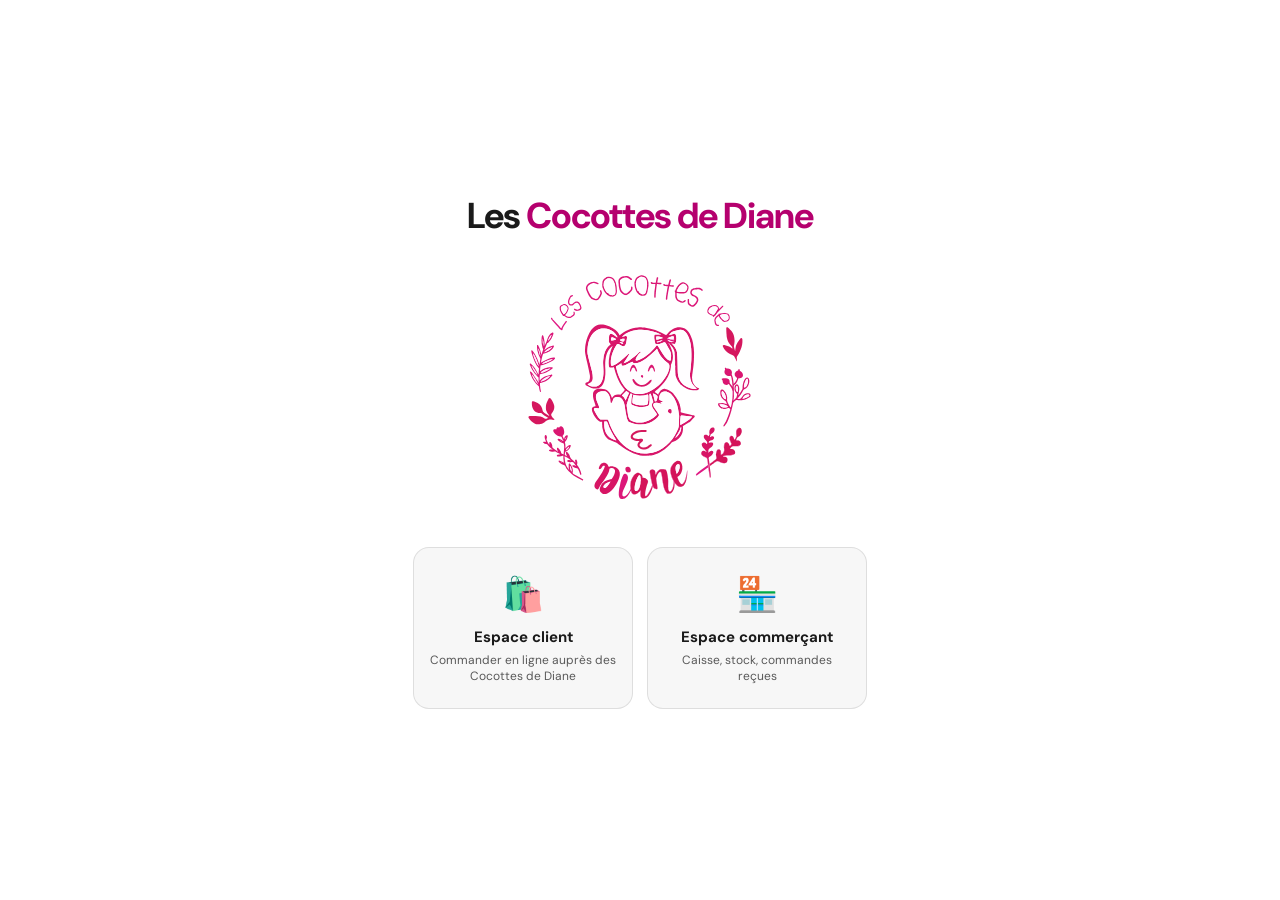
==== commit 9a9372d0: "az" ====
--- a/index.html
+++ b/index.html
@@ -4,7 +4,7 @@
 <head>
   <meta charset="UTF-8">
   <meta name="viewport" content="width=device-width, initial-scale=1.0, maximum-scale=1.0">
-  <title>LOCAL CO</title>
+  <title>Les Cocottes de Diane</title>
   <link
     href="https://fonts.googleapis.com/css2?family=DM+Sans:wght@400;500;600&family=DM+Mono:wght@400;500&display=swap"
     rel="stylesheet">
@@ -15,13 +15,14 @@
 
   <!-- SWITCHER -->
   <div id="view-switcher" class="view active">
-    <h1>LOCAL <span>CO</span></h1>
-    <p>Plateforme de gestion et de vente pour les commerçants de proximité</p>
+    <h1>Les <span>Cocottes de Diane</span></h1>
+    <img src="LOGO.svg" alt="Logo Les Cocottes de Diane" style="height: 240px; margin-bottom: 20px;">
+    <!-- <p>Plateforme de gestion et de vente pour les commerçants de proximité</p> -->
     <div class="sw-cards">
       <div class="sw-card" onclick="go('client')">
         <div class="icon">🛍️</div>
         <h2>Espace client</h2>
-        <p>Commander en ligne auprès de la boulangerie</p>
+        <p>Commander en ligne auprès des Cocottes de Diane</p>
       </div>
       <div class="sw-card" onclick="go('merchant')">
         <div class="icon">🏪</div>
@@ -36,8 +37,8 @@
     <div id="c-shop">
       <header class="shop-topbar">
         <div style="min-width:0;flex:1">
-          <div class="shop-logo">LOCAL <span>CO</span></div>
-          <div class="shop-sub">Boulangerie Maxime · Commande en ligne</div>
+          <div class="shop-logo">Les Cocottes de <span>Diane</span></div>
+          <div class="shop-sub">Les Cocottes de Diane · Commande en ligne</div>
         </div>
         <div style="display:flex;gap:8px;flex-shrink:0">
           <button class="cbtn" onclick="go('switcher')" style="font-size:12px;padding:7px 10px">← Accueil</button>
@@ -49,7 +50,7 @@
           <div class="hero-icon">🥖</div>
           <div>
             <h2>Commandez en avance</h2>
-            <p>Retrait en boutique ou sur nos marchés · Paiement au retrait</p>
+            <p>Retrait en boutique ou sur nos marchés</p>
           </div>
         </div>
         <div class="shop-grid" id="shop-grid"></div>
@@ -57,7 +58,7 @@
     </div>
     <div id="c-confirm" style="display:none">
       <header class="shop-topbar">
-        <div class="shop-logo">LOCAL <span>CO</span></div>
+        <div class="shop-logo">Les Cocottes de <span>Diane</span></div>
         <button class="cbtn" onclick="go('switcher')" style="font-size:12px">← Accueil</button>
       </header>
       <div class="confirm-screen">
@@ -66,9 +67,10 @@
         <p style="text-align:center;color:var(--text2);font-size:13px;margin-bottom:4px">Récapitulatif de votre commande
           :</p>
         <div class="email-recap" id="c-recap"></div>
-        <div class="rgpd-note">🔒 <strong>Données personnelles (RGPD)</strong> — Vos informations sont utilisées
-          uniquement pour le traitement de cette commande. Elles ne sont pas transmises à des tiers. Conformément au
-          RGPD, vous disposez d'un droit d'accès, de rectification et de suppression. Contact : maxime@boulangerie.fr
+        <div class="rgpd-note">
+          <strong>Données personnelles (RGPD)</strong> — Vos informations sont utilisées uniquement pour le
+          traitement de cette commande. Elles ne sont pas transmises à des tiers. Conformément au RGPD, vous disposez
+          d’un droit d’accès, de rectification et de suppression. Contact : 
         </div>
         <div style="margin-top:16px;text-align:center"><button class="btn btn-g" onclick="resetClient()">Passer une
             nouvelle commande</button></div>
@@ -82,20 +84,46 @@
         <div class="cp-empty">Votre panier est vide</div>
       </div>
       <div class="cp-foot">
-        <div class="total-row"><span class="total-lbl">Total TTC</span><span class="total-val" id="c-total">0,00
-            €</span></div>
+        <div class="total-row">
+          <span class="total-lbl">Total TTC</span>
+          <span class="total-val" id="c-total">0,00 €</span>
+        </div>
+
+        <div class="pay-notice">
+          Retrait sur place ou marché · confirmation immédiate
+        </div>
+
         <div class="stock-error" id="c-stock-err"></div>
-        <div class="cfield"><label>Nom / Prénom *</label><input type="text" id="cl-nom" placeholder="Marie Dupont" />
-        </div>
-        <div class="cfield"><label>Email *</label><input type="email" id="cl-email" placeholder="marie@exemple.fr" />
-        </div>
-        <div class="cfield"><label>Téléphone</label><input type="tel" id="cl-tel" placeholder="06 12 34 56 78" /></div>
-        <div class="cfield"><label>Lieu de retrait</label><select id="cl-lieu">
-            <option>En boutique</option>
-            <option>Marché du samedi matin</option>
-            <option>Marché du dimanche</option>
-          </select></div>
-        <div class="cfield"><label>Date souhaitée</label><input type="date" id="cl-date" /></div>
+
+        <div class="cfield">
+          <label for="cl-nom">Nom / Prénom *</label>
+          <input type="text" id="cl-nom" placeholder="Marie Dupont" autocomplete="name" />
+        </div>
+
+        <div class="cfield">
+          <label for="cl-email">Email *</label>
+          <input type="email" id="cl-email" placeholder="marie@exemple.fr" autocomplete="email" />
+        </div>
+
+        <div class="cfield">
+          <label for="cl-tel">Téléphone</label>
+          <input type="tel" id="cl-tel" placeholder="06 12 34 56 78" autocomplete="tel" />
+        </div>
+
+        <div class="cfield">
+          <label for="cl-lieu">Lieu de retrait *</label>
+          <select id="cl-lieu">
+            <option value="En boutique">En boutique</option>
+            <option value="Marché du samedi matin">Marché du samedi matin</option>
+            <option value="Marché du dimanche">Marché du dimanche</option>
+          </select>
+        </div>
+
+        <div class="cfield">
+          <label for="cl-date">Date souhaitée *</label>
+          <input type="date" id="cl-date" />
+        </div>
+
         <button class="btn btn-g" style="width:100%" onclick="passerCommande()">✓ Confirmer ma commande</button>
       </div>
     </div>
@@ -105,61 +133,68 @@
   <div id="view-merchant" class="view">
     <div class="m-shell">
       <aside class="sidebar">
+        <button class="collapse-btn" onclick="toggleSidebar()">☰</button>
         <button class="back-btn" onclick="go('switcher')">← Accueil</button>
         <div class="s-logo">
-          <h1>LOCAL <span>CO</span></h1>
-          <p>Boulangerie Maxime</p>
+          <h1>Les <span>Cocottes</span></h1>
+          <p>de Diane</p>
         </div>
         <nav class="s-nav">
-          <button class="nav-it active" data-s="caisse" onclick="showS('caisse',this)"><svg viewBox="0 0 24 24"
-              fill="none" stroke="currentColor" stroke-width="2">
+          <button class="nav-it active" data-s="caisse" onclick="showS('caisse',this)" data-label="Caisse"><svg
+              viewBox="0 0 24 24" fill="none" stroke="currentColor" stroke-width="2">
               <rect x="2" y="7" width="20" height="14" rx="2" />
               <path d="M16 7V5a2 2 0 00-2-2h-4a2 2 0 00-2 2v2" />
               <line x1="12" y1="12" x2="12" y2="16" />
               <line x1="10" y1="14" x2="14" y2="14" />
-            </svg>Caisse</button>
-          <button class="nav-it" data-s="commandes" onclick="showS('commandes',this)"><svg viewBox="0 0 24 24"
-              fill="none" stroke="currentColor" stroke-width="2">
+            </svg><span>Caisse</span></button>
+          <button class="nav-it" data-s="commandes" onclick="showS('commandes',this)" data-label="Commandes"><svg
+              viewBox="0 0 24 24" fill="none" stroke="currentColor" stroke-width="2">
               <circle cx="9" cy="21" r="1" />
               <circle cx="20" cy="21" r="1" />
               <path d="M1 1h4l2.68 13.39a2 2 0 001.63 1.21H19a2 2 0 001.63-1.21L23 6H6" />
-            </svg>Commandes en ligne<span class="n-badge" id="sb-badge">0</span></button>
-          <button class="nav-it" data-s="stock" onclick="showS('stock',this)"><svg viewBox="0 0 24 24" fill="none"
-              stroke="currentColor" stroke-width="2">
+            </svg><span>Commandes en ligne</span><span class="n-badge" id="sb-badge">0</span></button>
+          <button class="nav-it" data-s="stock" onclick="showS('stock',this)" data-label="Stock"><svg
+              viewBox="0 0 24 24" fill="none" stroke="currentColor" stroke-width="2">
               <path
                 d="M21 16V8a2 2 0 00-1-1.73l-7-4a2 2 0 00-2 0l-7 4A2 2 0 003 8v8a2 2 0 001 1.73l7 4a2 2 0 002 0l7-4A2 2 0 0021 16z" />
-            </svg>Stock</button>
-          <button class="nav-it" data-s="articles" onclick="showS('articles',this)"><svg viewBox="0 0 24 24" fill="none"
-              stroke="currentColor" stroke-width="2">
+            </svg><span>Stock</span></button>
+          <button class="nav-it" data-s="articles" onclick="showS('articles',this)" data-label="Articles"><svg
+              viewBox="0 0 24 24" fill="none" stroke="currentColor" stroke-width="2">
               <path d="M9 5H7a2 2 0 00-2 2v12a2 2 0 002 2h10a2 2 0 002-2V7a2 2 0 00-2-2h-2" />
               <rect x="9" y="3" width="6" height="4" rx="1" />
-            </svg>Articles</button>
-          <button class="nav-it" data-s="suivi" onclick="showS('suivi',this)"><svg viewBox="0 0 24 24" fill="none"
-              stroke="currentColor" stroke-width="2">
+            </svg><span>Articles</span></button>
+          <button class="nav-it" data-s="suivi" onclick="showS('suivi',this)" data-label="Suivi / Compta"><svg
+              viewBox="0 0 24 24" fill="none" stroke="currentColor" stroke-width="2">
               <line x1="18" y1="20" x2="18" y2="10" />
               <line x1="12" y1="20" x2="12" y2="4" />
               <line x1="6" y1="20" x2="6" y2="14" />
-            </svg>Suivi / Compta</button>
-          <button class="nav-it" data-s="cloture" onclick="showS('cloture',this)"><svg viewBox="0 0 24 24" fill="none"
-              stroke="currentColor" stroke-width="2">
+            </svg><span>Suivi / Compta</span></button>
+          <button class="nav-it" data-s="cloture" onclick="showS('cloture',this)" data-label="Clôture de caisse"><svg
+              viewBox="0 0 24 24" fill="none" stroke="currentColor" stroke-width="2">
               <path d="M14 2H6a2 2 0 00-2 2v16a2 2 0 002 2h12a2 2 0 002-2V8z" />
               <polyline points="14 2 14 8 20 8" />
               <line x1="16" y1="13" x2="8" y2="13" />
               <line x1="16" y1="17" x2="8" y2="17" />
-            </svg>Clôture de caisse</button>
-          <button class="nav-it" data-s="users" onclick="showS('users',this)"><svg viewBox="0 0 24 24" fill="none"
-              stroke="currentColor" stroke-width="2">
+            </svg><span>Clôture de caisse</span></button>
+          <button class="nav-it" data-s="users" onclick="showS('users',this)" data-label="Utilisateurs"><svg
+              viewBox="0 0 24 24" fill="none" stroke="currentColor" stroke-width="2">
               <path d="M17 21v-2a4 4 0 00-4-4H5a4 4 0 00-4 4v2" />
               <circle cx="9" cy="7" r="4" />
-            </svg>Utilisateurs</button>
+            </svg><span>Utilisateurs</span></button>
         </nav>
         <div class="s-foot">
-          <div class="u-chip">
-            <div class="u-av">MB</div>
+          <div class="u-chip" style="margin-bottom:10px">
+            <div class="u-av" id="cur-u-av">MB</div>
             <div class="u-info">
-              <p>Maxime Bernard</p>
-              <p>Gérant</p>
-            </div>
+              <p id="cur-u-name">Maxime Bernard</p>
+              <p id="cur-u-role">Gérant</p>
+            </div>
+          </div>
+
+          <div class="field" style="margin-bottom:0">
+            <select id="current-user-select" onchange="switchCurrentUser(this.value)">
+              <option value="">Choisir un compte</option>
+            </select>
           </div>
         </div>
       </aside>
@@ -229,19 +264,40 @@
 
         <!-- STOCK -->
         <div class="screen" id="sc-stock">
-          <div class="topbar">
-            <div>
-              <div class="pg-title">Stock</div>
-              <div class="pg-sub">Matières premières & articles</div>
-            </div>
+        <div class="topbar">
+          <div>
+            <div class="pg-title">Stock</div>
+            <div class="pg-sub">Matières premières & articles</div>
+          </div>
+          <div class="btn-row">
+            <button class="btn btn-o" style="font-size:12px" onclick="openMP()">+ Matière première</button>
             <button class="btn btn-g" style="font-size:12px" onclick="openReappro()">+ Réappro</button>
           </div>
+        </div>
           <div id="st-alerts"></div>
           <div class="tabs">
             <button class="tab active" onclick="swTab('t-mp',this)">Matières premières</button>
             <button class="tab" onclick="swTab('t-arts',this)">Articles finis</button>
           </div>
           <div id="t-mp">
+            <div class="stock-toolbar">
+              <div class="stock-filters">
+                <select id="mp-filter-status" onchange="renderStock()" title="Filtrer par statut">
+                  <option value="all">Tous les statuts</option>
+                  <option value="ok">✅ OK</option>
+                  <option value="moyen">🟡 Moyen</option>
+                  <option value="critique">🔴 Critique</option>
+                </select>
+                <select id="mp-sort" onchange="renderStock()" title="Trier par">
+                  <option value="nom">Trier : Nom</option>
+                  <option value="stock-asc">Stock ↑</option>
+                  <option value="stock-desc">Stock ↓</option>
+                  <option value="valeur-desc">Valeur ↓</option>
+                  <option value="statut">Statut (Critique en premier)</option>
+                </select>
+              </div>
+              <button class="btn btn-o stock-export-btn" onclick="exportCSV('mp')">⬇ CSV</button>
+            </div>
             <div class="dt-wrap card" style="padding:0;overflow:hidden">
               <div class="tbl-wrap">
                 <table class="dt">
@@ -249,10 +305,12 @@
                     <tr>
                       <th>Matière</th>
                       <th>Stock</th>
+                      <th>Seuil</th>
                       <th>Cond.</th>
                       <th>Coût</th>
                       <th>Valeur</th>
                       <th>Statut</th>
+                      <th></th>
                     </tr>
                   </thead>
                   <tbody id="mp-tbody"></tbody>
@@ -276,6 +334,26 @@
             </div>
           </div>
           <div id="t-arts" style="display:none">
+            <div class="stock-toolbar">
+              <div class="stock-filters">
+                <select id="as-filter-status" onchange="renderStock()" title="Filtrer par statut">
+                  <option value="all">Tous les statuts</option>
+                  <option value="ok">✅ OK</option>
+                  <option value="moyen">🟡 Moyen</option>
+                  <option value="critique">🔴 Critique</option>
+                </select>
+                <select id="as-sort" onchange="renderStock()" title="Trier par">
+                  <option value="nom">Trier : Nom</option>
+                  <option value="stock-asc">Stock ↑</option>
+                  <option value="stock-desc">Stock ↓</option>
+                  <option value="prix-asc">Prix ↑</option>
+                  <option value="prix-desc">Prix ↓</option>
+                  <option value="marge-desc">Marge ↓</option>
+                  <option value="statut">Statut (Critique en premier)</option>
+                </select>
+              </div>
+              <button class="btn btn-o stock-export-btn" onclick="exportCSV('arts')">⬇ CSV</button>
+            </div>
             <div class="dt-wrap card" style="padding:0;overflow:hidden">
               <div class="tbl-wrap">
                 <table class="dt">
@@ -306,6 +384,31 @@
             </div>
             <button class="btn btn-g" style="font-size:12px" onclick="openArticle()">+ Nouvel article</button>
           </div>
+
+          <div class="filter-bar card">
+            <div class="search-box">
+              <span class="search-icon">🔍</span>
+              <input type="text" id="art-search" placeholder="Rechercher un article..."
+                oninput="filterMerchantArticles()">
+            </div>
+            <div class="filter-groups">
+              <select id="filter-status" onchange="filterMerchantArticles()">
+                <option value="all">Tous les statuts</option>
+                <option value="online">En ligne</option>
+                <option value="offline">Hors ligne</option>
+                <option value="stock">En stock</option>
+                <option value="rupture">Rupture</option>
+              </select>
+              <select id="filter-sort" onchange="filterMerchantArticles()">
+                <option value="nom">Trier par Nom</option>
+                <option value="marge-desc">Meilleure Marge</option>
+                <option value="prix-asc">Prix croissant</option>
+                <option value="prix-desc">Prix décroissant</option>
+                <option value="stock-desc">Stock (Max-Min)</option>
+              </select>
+            </div>
+          </div>
+
           <div class="three-col" id="art-cards"></div>
         </div>
 
@@ -475,6 +578,13 @@
           <path
             d="M21 16V8a2 2 0 00-1-1.73l-7-4a2 2 0 00-2 0l-7 4A2 2 0 003 8v8a2 2 0 001 1.73l7 4a2 2 0 002 0l7-4A2 2 0 0021 16z" />
         </svg>Stock</button>
+      <button class="bn-it" data-s="articles" onclick="showS('articles',this)">
+        <svg viewBox="0 0 24 24" fill="none" stroke="currentColor" stroke-width="2">
+          <path d="M9 5H7a2 2 0 00-2 2v12a2 2 0 002 2h10a2 2 0 002-2V7a2 2 0 00-2-2h-2" />
+          <rect x="9" y="3" width="6" height="4" rx="1" />
+        </svg>
+        Articles
+      </button>
       <button class="bn-it" data-s="suivi" onclick="showS('suivi',this)"><svg viewBox="0 0 24 24" fill="none"
           stroke="currentColor" stroke-width="2">
           <line x1="18" y1="20" x2="18" y2="10" />
@@ -511,10 +621,62 @@
         </select></div>
       <div class="info-box">ℹ Définissez les matières premières utilisées par article via l'onglet <strong>Articles →
           Modifier → Nomenclature</strong> après création.</div>
+      <label>Seuil critique</label>
+      <input type="number" id="a-seuil" min="0" placeholder="Ex: 10" />
       <div class="btn-row"><button class="btn btn-g" style="flex:1" onclick="saveArticle()">Enregistrer</button><button
           class="btn btn-o" onclick="cm('m-article')">Annuler</button></div>
     </div>
   </div>
+
+  <div class="modal-bg" id="m-mp" style="display:none">
+  <div class="modal">
+    <div class="modal-hd">
+      <span class="modal-tt" id="m-mp-tt">Nouvelle matière première</span>
+      <button class="modal-x" onclick="cm('m-mp')">✕</button>
+    </div>
+
+    <div class="field">
+      <label>Nom</label>
+      <input type="text" id="mp-nom" placeholder="Farine T80" />
+    </div>
+
+    <div class="field">
+      <label>Stock initial</label>
+      <input type="number" id="mp-stock" step="0.001" min="0" placeholder="25" />
+    </div>
+
+    <div class="field">
+      <label>Unité</label>
+      <select id="mp-u">
+        <option value="kg">kg</option>
+        <option value="g">g</option>
+        <option value="L">L</option>
+        <option value="mL">mL</option>
+        <option value="u">u</option>
+      </select>
+    </div>
+
+    <div class="field">
+      <label>Coût unitaire (€)</label>
+      <input type="number" id="mp-cout" step="0.01" min="0" placeholder="0.85" />
+    </div>
+
+    <div class="field">
+      <label>Seuil critique</label>
+      <input type="number" id="mp-seuil" step="0.001" min="0" placeholder="5" />
+    </div>
+
+    <div class="field">
+      <label>Conditionnement</label>
+      <input type="text" id="mp-cond" placeholder="Sac 25kg" />
+    </div>
+
+    <div class="btn-row">
+      <button class="btn btn-g" style="flex:1" onclick="saveMP()">Enregistrer</button>
+      <button class="btn btn-o" onclick="cm('m-mp')">Annuler</button>
+    </div>
+  </div>
+</div>
 
   <div class="modal-bg" id="m-nomen" style="display:none">
     <div class="modal">
@@ -550,22 +712,47 @@
     </div>
   </div>
 
-  <div class="modal-bg" id="m-user" style="display:none">
-    <div class="modal">
-      <div class="modal-hd"><span class="modal-tt">Ajouter un utilisateur</span><button class="modal-x"
-          onclick="cm('m-user')">✕</button></div>
-      <div class="field"><label>Nom</label><input type="text" id="u-nom" placeholder="Jean Dupont" /></div>
-      <div class="field"><label>Email</label><input type="email" id="u-email" placeholder="jean@boulangerie.fr" /></div>
-      <div class="field"><label>Rôle</label><select id="u-role">
-          <option>Vendeur</option>
-          <option>Gestionnaire</option>
-          <option>Gérant</option>
-        </select></div>
-      <div class="rgpd-box">🔒 L'email sera utilisé uniquement pour l'accès à la plateforme. Conformément au RGPD, cet
-        utilisateur peut demander la suppression de son compte à tout moment.</div>
-      <button class="btn btn-g" style="width:100%;margin-top:10px" onclick="saveUser()">Créer</button>
-    </div>
-  </div>
+<div class="modal-bg" id="m-user" style="display:none">
+  <div class="modal">
+    <div class="modal-hd">
+      <span class="modal-tt" id="m-user-tt">Ajouter un utilisateur</span>
+      <button class="modal-x" onclick="cm('m-user')">✕</button>
+    </div>
+
+    <div class="field">
+      <label>Nom</label>
+      <input type="text" id="u-nom" placeholder="Jean Dupont" />
+    </div>
+
+    <div class="field">
+      <label>Email</label>
+      <input type="email" id="u-email" placeholder="jean@boulangerie.fr" />
+    </div>
+
+    <div class="field">
+      <label>Rôle</label>
+      <select id="u-role">
+        <option>Vendeur</option>
+        <option>Pâtissier</option>
+        <option>Gestionnaire</option>
+        <option>Gérant</option>
+      </select>
+    </div>
+
+    <div class="info-box" id="u-rights-preview">
+      Accès accordés : Caisse, Commandes
+    </div>
+
+    <div class="rgpd-box">
+      🔒 L'email sera utilisé uniquement pour l'accès à la plateforme. Conformément au RGPD, cet utilisateur peut demander la suppression de son compte à tout moment.
+    </div>
+
+    <div class="btn-row" style="margin-top:10px">
+      <button class="btn btn-g" style="flex:1" onclick="saveUser()">Enregistrer</button>
+      <button class="btn btn-o" onclick="cm('m-user')">Annuler</button>
+    </div>
+  </div>
+</div>
 
   <div class="suc-bg" id="m-suc" style="display:none">
     <div class="suc-box">
@@ -579,4 +766,4 @@
   <script src="script.js"></script>
 </body>
 
-</html>
+</html>
--- a/style.css
+++ b/style.css
@@ -1,2322 +1,2634 @@
-*,
-*::before,
-*::after {
-    margin: 0;
-    padding: 0;
-    box-sizing: border-box;
-    -webkit-tap-highlight-color: transparent
-}
-
-:root {
-    --green: #1a6b3c;
-    --gl: #e8f5ee;
-    --gm: #7de8a8;
-    --amber: #c17d0a;
-    --al: #fff4e0;
-    --red: #c0392b;
-    --rl: #fdecea;
-    --blue: #1a56db;
-    --bl: #e8f0fe;
-    --bg: #f5f5f0;
-    --bg2: #fff;
-    --text: #1a1a18;
-    --text2: #6b6b65;
-    --bdr: rgba(0, 0, 0, 0.1);
-    --r: 12px
-}
-
-html,
-body {
-    height: 100%
-}
-
-body {
-    font-family: 'DM Sans', sans-serif;
-    background: var(--bg);
-    color: var(--text);
-    font-size: 14px
-}
-
-/* VIEWS */
-.view {
-    display: none
-}
-
-.view.active {
-    display: block
-}
-
-#view-switcher.active {
-    display: flex
-}
-
-/* SWITCHER */
-#view-switcher {
-    position: fixed;
-    inset: 0;
-    flex-direction: column;
-    align-items: center;
-    justify-content: center;
-    gap: 24px;
-    background: var(--bg);
-    z-index: 9999;
-    padding: 20px
-}
-
-#view-switcher h1 {
-    font-size: clamp(24px, 6vw, 36px);
-    font-weight: 700;
-    letter-spacing: -1px
-}
-
-#view-switcher h1 span {
-    color: var(--green)
-}
-
-#view-switcher>p {
-    font-size: 14px;
-    color: var(--text2);
-    text-align: center
-}
-
-.sw-cards {
-    display: flex;
-    gap: 14px;
-    flex-wrap: wrap;
-    justify-content: center;
-    width: 100%;
-    max-width: 500px
-}
-
-.sw-card {
-    flex: 1;
-    min-width: 140px;
-    max-width: 220px;
-    background: var(--bg2);
-    border: 1.5px solid var(--bdr);
-    border-radius: 16px;
-    padding: 24px 16px;
-    cursor: pointer;
-    text-align: center;
-    transition: all .15s
-}
-
-.sw-card:hover,
-.sw-card:active {
-    border-color: var(--green);
-    background: var(--gl)
-}
-
-.sw-card .icon {
-    font-size: 34px;
-    margin-bottom: 10px
-}
-
-.sw-card h2 {
-    font-size: 15px;
-    font-weight: 700;
-    margin-bottom: 5px
-}
-
-.sw-card p {
-    font-size: 12px;
-    color: var(--text2)
-}
-
-/* CLIENT SHOP */
-#view-client {
-    min-height: 100vh
-}
-
-.shop-topbar {
-    background: var(--green);
-    color: #fff;
-    padding: 14px 16px;
-    display: flex;
-    align-items: center;
-    justify-content: space-between;
-    position: sticky;
-    top: 0;
-    z-index: 100;
-    gap: 10px
-}
-
-.shop-logo {
-    font-size: 16px;
-    font-weight: 700;
-    flex: 1;
-    min-width: 0
-}
-
-.shop-logo span {
-    color: var(--gm)
-}
-
-.shop-sub {
-    font-size: 11px;
-    opacity: .65;
-    overflow: hidden;
-    text-overflow: ellipsis;
-    white-space: nowrap
-}
-
-.cbtn {
-    background: rgba(255, 255, 255, .15);
-    border: 1.5px solid rgba(255, 255, 255, .3);
-    color: #fff;
-    border-radius: 9px;
-    padding: 8px 12px;
-    cursor: pointer;
-    font-size: 13px;
-    font-weight: 600;
-    font-family: inherit;
-    display: flex;
-    align-items: center;
-    gap: 6px;
-    white-space: nowrap;
-    flex-shrink: 0
-}
-
-.cart-badge {
-    background: var(--gm);
-    color: var(--green);
-    border-radius: 50%;
-    width: 18px;
-    height: 18px;
-    display: flex;
-    align-items: center;
-    justify-content: center;
-    font-size: 10px;
-    font-weight: 700
-}
-
-.shop-body {
-    max-width: 960px;
-    margin: 0 auto;
-    padding: 16px
-}
-
-.shop-hero {
-    background: var(--gl);
-    border-radius: 14px;
-    padding: 16px;
-    margin-bottom: 18px;
-    display: flex;
-    align-items: center;
-    gap: 14px
-}
-
-.hero-icon {
-    font-size: 36px;
-    flex-shrink: 0
-}
-
-.shop-hero h2 {
-    font-size: 15px;
-    font-weight: 700;
-    margin-bottom: 3px
-}
-
-.shop-hero p {
-    font-size: 12px;
-    color: var(--text2)
-}
-
-.shop-grid {
-    display: grid;
-    grid-template-columns: repeat(auto-fill, minmax(150px, 1fr));
-    gap: 12px
-}
-
-.shop-card {
-    background: var(--bg2);
-    border: 1.5px solid var(--bdr);
-    border-radius: 12px;
-    overflow: hidden;
-    transition: all .12s
-}
-
-.shop-card:hover {
-    border-color: var(--green)
-}
-
-.sc-img {
-    height: 80px;
-    background: var(--gl);
-    display: flex;
-    align-items: center;
-    justify-content: center;
-    font-size: 36px
-}
-
-.sc-body {
-    padding: 10px
-}
-
-.sc-name {
-    font-size: 13px;
-    font-weight: 700;
-    margin-bottom: 2px
-}
-
-.sc-desc {
-    font-size: 11px;
-    color: var(--text2);
-    margin-bottom: 8px;
-    line-height: 1.4;
-    min-height: 28px
-}
-
-.sc-foot {
-    display: flex;
-    align-items: center;
-    justify-content: space-between
-}
-
-.sc-price {
-    font-size: 15px;
-    font-weight: 700;
-    color: var(--green)
-}
-
-.sc-price small {
-    font-size: 10px;
-    color: var(--text2);
-    font-weight: 400;
-    display: block
-}
-
-.sc-add {
-    background: var(--green);
-    color: #fff;
-    border: none;
-    border-radius: 7px;
-    width: 28px;
-    height: 28px;
-    font-size: 18px;
-    cursor: pointer;
-    display: flex;
-    align-items: center;
-    justify-content: center;
-    font-family: inherit
-}
-
-.sc-qty {
-    display: flex;
-    align-items: center;
-    gap: 4px
-}
-
-.sc-qbtn {
-    width: 24px;
-    height: 24px;
-    border-radius: 50%;
-    border: 1.5px solid var(--green);
-    background: transparent;
-    color: var(--green);
-    font-size: 15px;
-    cursor: pointer;
-    display: flex;
-    align-items: center;
-    justify-content: center;
-    font-family: inherit
-}
-
-.sc-qval {
-    font-size: 13px;
-    font-weight: 700;
-    min-width: 14px;
-    text-align: center
-}
-
-.out-stock {
-    opacity: .4;
-    pointer-events: none
-}
-
-.stock-warn {
-    font-size: 11px;
-    color: var(--amber);
-    font-weight: 600
-}
-
-/* cart panel */
-.cart-overlay {
-    position: fixed;
-    inset: 0;
-    background: rgba(0, 0, 0, .4);
-    z-index: 500;
-    display: none
-}
-
-.cart-overlay.open {
-    display: block
-}
-
-.cart-panel {
-    position: fixed;
-    top: 0;
-    right: 0;
-    bottom: 0;
-    width: min(420px, 100vw);
-    background: var(--bg2);
-    z-index: 501;
-    display: flex;
-    flex-direction: column;
-    transform: translateX(100%);
-    transition: transform .25s ease
-}
-
-.cart-panel.open {
-    transform: translateX(0);
-    box-shadow: -4px 0 20px rgba(0, 0, 0, .12)
-}
-
-.cp-head {
-    padding: 16px 18px;
-    border-bottom: 1px solid var(--bdr);
-    display: flex;
-    align-items: center;
-    justify-content: space-between
-}
-
-.cp-title {
-    font-size: 16px;
-    font-weight: 700
-}
-
-.cp-close {
-    background: none;
-    border: none;
-    font-size: 22px;
-    cursor: pointer;
-    color: var(--text2);
-    line-height: 1
-}
-
-.cp-items {
-    flex: 1;
-    overflow-y: auto;
-    padding: 12px 18px;
-    -webkit-overflow-scrolling: touch
-}
-
-.cp-empty {
-    color: var(--text2);
-    font-size: 13px;
-    text-align: center;
-    padding: 28px 0
-}
-
-.cart-item {
-    display: flex;
-    align-items: center;
-    gap: 10px;
-    padding: 10px 0;
-    border-bottom: 1px solid var(--bdr)
-}
-
-.ci-info {
-    flex: 1;
-    min-width: 0
-}
-
-.ci-name {
-    font-size: 13px;
-    font-weight: 600;
-    overflow: hidden;
-    text-overflow: ellipsis;
-    white-space: nowrap
-}
-
-.ci-price {
-    font-size: 12px;
-    color: var(--text2)
-}
-
-.ci-total {
-    font-size: 13px;
-    font-weight: 700;
-    color: var(--green);
-    min-width: 52px;
-    text-align: right;
-    flex-shrink: 0
-}
-
-.cp-foot {
-    padding: 16px 18px;
-    border-top: 1px solid var(--bdr)
-}
-
-.total-row {
-    display: flex;
-    justify-content: space-between;
-    align-items: center;
-    margin-bottom: 14px
-}
-
-.total-lbl {
-    font-size: 13px;
-    color: var(--text2)
-}
-
-.total-val {
-    font-size: 20px;
-    font-weight: 700;
-    color: var(--green)
-}
-
-.cfield {
-    margin-bottom: 9px
-}
-
-.cfield label {
-    display: block;
-    font-size: 11px;
-    font-weight: 700;
-    color: var(--text2);
-    text-transform: uppercase;
-    letter-spacing: .3px;
-    margin-bottom: 4px
-}
-
-.cfield input,
-.cfield select {
-    width: 100%;
-    padding: 9px 11px;
-    border-radius: 8px;
-    border: 1.5px solid var(--bdr);
-    font-size: 14px;
-    font-family: inherit;
-    background: var(--bg)
-}
-
-.cfield input:focus,
-.cfield select:focus {
-    outline: none;
-    border-color: var(--green)
-}
-
-.pay-notice {
-    background: var(--gl);
-    border-radius: 8px;
-    padding: 9px 12px;
-    font-size: 12px;
-    color: var(--green);
-    font-weight: 500;
-    margin-bottom: 11px
-}
-
-.stock-error {
-    background: var(--rl);
-    border-radius: 8px;
-    padding: 9px 12px;
-    font-size: 12px;
-    color: var(--red);
-    font-weight: 500;
-    margin-bottom: 11px;
-    display: none
-}
-
-/* confirmation client */
-.confirm-screen {
-    max-width: 560px;
-    margin: 40px auto;
-    padding: 20px
-}
-
-.confirm-icon {
-    font-size: 56px;
-    margin-bottom: 14px;
-    text-align: center
-}
-
-.confirm-screen h2 {
-    font-size: 20px;
-    font-weight: 700;
-    margin-bottom: 8px;
-    text-align: center
-}
-
-.email-recap {
-    background: var(--bg);
-    border: 1px solid var(--bdr);
-    border-radius: 10px;
-    padding: 14px;
-    font-size: 13px;
-    line-height: 1.7;
-    margin: 16px 0;
-    font-family: 'DM Mono', monospace;
-    white-space: pre-wrap;
-    word-break: break-word
-}
-
-.rgpd-note {
-    font-size: 11px;
-    color: var(--text2);
-    background: var(--bg);
-    border-radius: 8px;
-    padding: 10px;
-    margin-top: 10px;
-    line-height: 1.6
-}
-
-/* MERCHANT */
-#view-merchant {
-    height: 100vh;
-    display: none;
-    flex-direction: column
-}
-
-#view-merchant.active {
-    display: flex
-}
-
-.m-shell {
-    display: flex;
-    flex: 1;
-    overflow: hidden;
-    max-width: 1200px;
-    margin: 0 auto;
-    width: 100%
-}
-
-.sidebar {
-    width: 225px;
-    background: var(--green);
-    color: #fff;
-    display: flex;
-    flex-direction: column;
-    flex-shrink: 0;
-    overflow-y: auto
-}
-
-.back-btn {
-    display: flex;
-    align-items: center;
-    gap: 6px;
-    font-size: 12px;
-    color: rgba(255, 255, 255, .5);
-    cursor: pointer;
-    padding: 14px 16px 6px;
-    border: none;
-    background: none;
-    font-family: inherit;
-    width: 100%
-}
-
-.back-btn:hover {
-    color: rgba(255, 255, 255, .85)
-}
-
-.s-logo {
-    padding: 8px 18px 14px;
-    border-bottom: 1px solid rgba(255, 255, 255, .1)
-}
-
-.s-logo h1 {
-    font-size: 19px;
-    font-weight: 700;
-    letter-spacing: -.5px
-}
-
-.s-logo h1 span {
-    color: var(--gm)
-}
-
-.s-logo p {
-    font-size: 11px;
-    opacity: .55;
-    margin-top: 2px
-}
-
-.s-nav {
-    flex: 1;
-    padding: 10px 8px
-}
-
-.nav-it {
-    display: flex;
-    align-items: center;
-    gap: 9px;
-    padding: 10px 11px;
-    border-radius: 9px;
-    cursor: pointer;
-    font-size: 13px;
-    font-weight: 500;
-    color: rgba(255, 255, 255, .7);
-    transition: all .15s;
-    margin-bottom: 2px;
-    border: none;
-    background: transparent;
-    width: 100%;
-    font-family: inherit;
-    text-align: left
-}
-
-.nav-it:hover {
-    background: rgba(255, 255, 255, .1);
-    color: #fff
-}
-
-.nav-it.active {
-    background: rgba(255, 255, 255, .18);
-    color: #fff
-}
-
-.nav-it svg {
-    width: 16px;
-    height: 16px;
-    flex-shrink: 0
-}
-
-.n-badge {
-    background: var(--gm);
-    color: var(--green);
-    border-radius: 10px;
-    padding: 1px 7px;
-    font-size: 11px;
-    font-weight: 700;
-    margin-left: auto
-}
-
-.s-foot {
-    padding: 12px 14px;
-    border-top: 1px solid rgba(255, 255, 255, .1)
-}
-
-.u-chip {
-    display: flex;
-    align-items: center;
-    gap: 9px
-}
-
-.u-av {
-    width: 30px;
-    height: 30px;
-    border-radius: 50%;
-    background: var(--gm);
-    color: var(--green);
-    display: flex;
-    align-items: center;
-    justify-content: center;
-    font-weight: 700;
-    font-size: 12px
-}
-
-.u-info p {
-    font-size: 12px;
-    color: #fff
-}
-
-.u-info p:last-child {
-    opacity: .5;
-    font-size: 11px
-}
-
-.m-main {
-    flex: 1;
-    overflow-y: auto;
-    background: var(--bg);
-    -webkit-overflow-scrolling: touch
-}
-
-.screen {
-    display: none;
-    padding: 20px 20px 80px
-}
-
-.screen.active {
-    display: block
-}
-
-.bottom-nav {
-    display: none
-}
-
-/* SHARED */
-.topbar {
-    display: flex;
-    align-items: flex-start;
-    justify-content: space-between;
-    margin-bottom: 18px;
-    gap: 10px;
-    flex-wrap: wrap
-}
-
-.pg-title {
-    font-size: 18px;
-    font-weight: 700
-}
-
-.pg-sub {
-    font-size: 12px;
-    color: var(--text2);
-    margin-top: 2px
-}
-
-.s-grid {
-    display: grid;
-    grid-template-columns: repeat(4, 1fr);
-    gap: 10px;
-    margin-bottom: 18px
-}
-
-.s-card {
-    background: var(--bg2);
-    border-radius: var(--r);
-    padding: 14px;
-    border: 1px solid var(--bdr)
-}
-
-.s-lbl {
-    font-size: 11px;
-    color: var(--text2);
-    font-weight: 600;
-    text-transform: uppercase;
-    letter-spacing: .4px;
-    margin-bottom: 5px
-}
-
-.s-val {
-    font-size: 20px;
-    font-weight: 700
-}
-
-.s-val.g {
-    color: var(--green)
-}
-
-.s-val.a {
-    color: var(--amber)
-}
-
-.s-val.r {
-    color: var(--red)
-}
-
-.s-ico {
-    float: right;
-    font-size: 16px
-}
-
-.card {
-    background: var(--bg2);
-    border-radius: var(--r);
-    border: 1px solid var(--bdr);
-    padding: 15px;
-    margin-bottom: 12px
-}
-
-.card-t {
-    font-size: 11px;
-    font-weight: 700;
-    color: var(--text2);
-    text-transform: uppercase;
-    letter-spacing: .5px;
-    margin-bottom: 12px
-}
-
-.two-col {
-    display: grid;
-    grid-template-columns: 1fr 1fr;
-    gap: 13px
-}
-
-.three-col {
-    display: grid;
-    grid-template-columns: repeat(3, 1fr);
-    gap: 11px
-}
-
-.art-grid {
-    display: grid;
-    grid-template-columns: repeat(auto-fill, minmax(110px, 1fr));
-    gap: 8px
-}
-
-.art-btn {
-    background: var(--bg);
-    border: 1.5px solid var(--bdr);
-    border-radius: 9px;
-    padding: 10px 8px;
-    cursor: pointer;
-    text-align: left;
-    transition: all .12s;
-    font-family: inherit;
-    width: 100%
-}
-
-.art-btn:hover {
-    border-color: var(--green);
-    background: var(--gl)
-}
-
-.art-btn.sel {
-    border-color: var(--green);
-    background: var(--gl)
-}
-
-.art-btn:disabled {
-    opacity: .38;
-    cursor: default
-}
-
-.a-name {
-    font-size: 12px;
-    font-weight: 700;
-    display: block;
-    margin-bottom: 2px
-}
-
-.a-price {
-    font-size: 13px;
-    font-weight: 700;
-    color: var(--green);
-    display: block
-}
-
-.a-stock {
-    font-size: 11px;
-    color: var(--text2);
-    display: block;
-    margin-top: 2px
-}
-
-.a-tva {
-    font-size: 10px;
-    color: var(--text2);
-    display: block
-}
-
-.p-item {
-    display: flex;
-    align-items: center;
-    gap: 8px;
-    padding: 8px 0;
-    border-bottom: 1px solid var(--bdr)
-}
-
-.p-name {
-    flex: 1;
-    font-size: 13px;
-    font-weight: 500;
-    min-width: 0;
-    overflow: hidden;
-    text-overflow: ellipsis;
-    white-space: nowrap
-}
-
-.qc {
-    display: flex;
-    align-items: center;
-    gap: 5px;
-    flex-shrink: 0
-}
-
-.qb {
-    width: 22px;
-    height: 22px;
-    border-radius: 50%;
-    border: 1px solid var(--bdr);
-    background: var(--bg);
-    cursor: pointer;
-    font-size: 13px;
-    display: flex;
-    align-items: center;
-    justify-content: center;
-    font-family: inherit
-}
-
-.qb:hover {
-    background: var(--gl);
-    border-color: var(--green)
-}
-
-.qv {
-    font-size: 13px;
-    font-weight: 700;
-    min-width: 15px;
-    text-align: center
-}
-
-.p-price {
-    font-size: 13px;
-    font-weight: 700;
-    min-width: 55px;
-    text-align: right;
-    flex-shrink: 0
-}
-
-.t-bar {
-    background: var(--green);
-    color: #fff;
-    border-radius: 10px;
-    padding: 12px 14px;
-    display: flex;
-    align-items: center;
-    justify-content: space-between;
-    margin-top: 11px
-}
-
-.t-sub {
-    font-size: 11px;
-    opacity: .75
-}
-
-.t-amt {
-    font-size: 20px;
-    font-weight: 700
-}
-
-.pay-row {
-    display: grid;
-    grid-template-columns: 1fr 1fr 1fr;
-    gap: 7px;
-    margin-top: 8px
-}
-
-.pbtn {
-    padding: 10px 4px;
-    border-radius: 9px;
-    border: 1.5px solid var(--bdr);
-    background: var(--bg);
-    cursor: pointer;
-    font-size: 12px;
-    font-weight: 600;
-    font-family: inherit;
-    display: flex;
-    flex-direction: column;
-    align-items: center;
-    gap: 3px;
-    transition: all .12s
-}
-
-.pbtn:hover {
-    background: var(--gl);
-    border-color: var(--green)
-}
-
-.pbtn.pri {
-    background: var(--green);
-    color: #fff;
-    border-color: var(--green)
-}
-
-.rem-row {
-    display: flex;
-    align-items: center;
-    gap: 7px;
-    padding: 8px 0
-}
-
-.rem-row label {
-    font-size: 12px;
-    color: var(--text2);
-    white-space: nowrap
-}
-
-.rem-row input {
-    width: 60px;
-    padding: 6px 8px;
-    border-radius: 7px;
-    border: 1px solid var(--bdr);
-    font-size: 13px;
-    font-family: inherit;
-    background: var(--bg)
-}
-
-.tva-row {
-    display: flex;
-    align-items: center;
-    gap: 7px;
-    padding: 4px 0;
-    font-size: 12px;
-    color: var(--text2)
-}
-
-.tva-row select {
-    padding: 4px 7px;
-    border-radius: 6px;
-    border: 1px solid var(--bdr);
-    font-size: 12px;
-    font-family: inherit;
-    background: var(--bg)
-}
-
-.ticket {
-    background: #fff;
-    border: 2px dashed #ccc;
-    border-radius: 10px;
-    padding: 13px;
-    font-family: 'DM Mono', monospace;
-    font-size: 12px;
-    margin-top: 12px
-}
-
-.tk-t {
-    text-align: center;
-    font-weight: 700;
-    font-size: 13px;
-    margin-bottom: 7px
-}
-
-.tk-l {
-    display: flex;
-    justify-content: space-between;
-    padding: 2px 0
-}
-
-.tk-s {
-    border-bottom: 1px dashed #ccc;
-    margin: 5px 0
-}
-
-.tbl-wrap {
-    overflow-x: auto;
-    -webkit-overflow-scrolling: touch
-}
-
-table.dt {
-    width: 100%;
-    border-collapse: collapse;
-    min-width: 380px
-}
-
-table.dt th {
-    font-size: 11px;
-    font-weight: 700;
-    color: var(--text2);
-    text-transform: uppercase;
-    letter-spacing: .4px;
-    padding: 7px 9px;
-    border-bottom: 2px solid var(--bdr);
-    text-align: left;
-    white-space: nowrap
-}
-
-table.dt td {
-    padding: 8px 9px;
-    border-bottom: 1px solid var(--bdr);
-    font-size: 13px
-}
-
-table.dt tr:hover td {
-    background: var(--bg)
-}
-
-.mob-card {
-    background: var(--bg2);
-    border: 1px solid var(--bdr);
-    border-radius: 10px;
-    padding: 12px;
-    margin-bottom: 8px;
-    display: none
-}
-
-.mc-row {
-    display: flex;
-    justify-content: space-between;
-    align-items: center;
-    margin-bottom: 4px
-}
-
-.mc-label {
-    font-size: 11px;
-    color: var(--text2);
-    font-weight: 600
-}
-
-.mc-val {
-    font-size: 13px;
-    font-weight: 500
-}
-
-.dot {
-    display: inline-block;
-    width: 8px;
-    height: 8px;
-    border-radius: 50%;
-    margin-right: 6px
-}
-
-.badge {
-    display: inline-block;
-    padding: 2px 8px;
-    border-radius: 20px;
-    font-size: 11px;
-    font-weight: 700
-}
-
-.bg {
-    background: var(--gl);
-    color: var(--green)
-}
-
-.bo {
-    background: var(--al);
-    color: var(--amber)
-}
-
-.br {
-    background: var(--rl);
-    color: var(--red)
-}
-
-.bb {
-    background: var(--bl);
-    color: var(--blue)
-}
-
-.field {
-    margin-bottom: 10px
-}
-
-.field label {
-    display: block;
-    font-size: 11px;
-    font-weight: 700;
-    color: var(--text2);
-    text-transform: uppercase;
-    letter-spacing: .3px;
-    margin-bottom: 4px
-}
-
-.field input,
-.field select,
-.field textarea {
-    width: 100%;
-    padding: 10px 11px;
-    border-radius: 8px;
-    border: 1.5px solid var(--bdr);
-    font-size: 14px;
-    font-family: inherit;
-    background: var(--bg)
-}
-
-.field input:focus,
-.field select:focus,
-.field textarea:focus {
-    outline: none;
-    border-color: var(--green)
-}
-
-.field textarea {
-    min-height: 60px;
-    resize: vertical
-}
-
-.btn {
-    padding: 10px 15px;
-    border-radius: 8px;
-    border: none;
-    cursor: pointer;
-    font-size: 14px;
-    font-weight: 600;
-    font-family: inherit;
-    transition: all .12s
-}
-
-.btn-g {
-    background: var(--green);
-    color: #fff
-}
-
-.btn-g:hover {
-    opacity: .88
-}
-
-.btn-o {
-    background: transparent;
-    border: 1.5px solid var(--bdr);
-    color: var(--text)
-}
-
-.btn-o:hover {
-    background: var(--bg)
-}
-
-.btn-d {
-    background: var(--rl);
-    color: var(--red);
-    border: none
-}
-
-.btn-row {
-    display: flex;
-    gap: 8px;
-    flex-wrap: wrap
-}
-
-.alert-b {
-    border-radius: 8px;
-    padding: 9px 13px;
-    font-size: 13px;
-    font-weight: 500;
-    margin-bottom: 8px;
-    display: flex;
-    align-items: center;
-    gap: 7px
-}
-
-.alert-o {
-    background: var(--al);
-    color: var(--amber)
-}
-
-.alert-r {
-    background: var(--rl);
-    color: var(--red)
-}
-
-.tabs {
-    display: flex;
-    gap: 6px;
-    margin-bottom: 13px;
-    flex-wrap: wrap
-}
-
-.tab {
-    padding: 6px 13px;
-    border-radius: 20px;
-    border: 1.5px solid var(--bdr);
-    font-size: 12px;
-    font-weight: 600;
-    cursor: pointer;
-    font-family: inherit;
-    background: transparent;
-    color: var(--text2);
-    transition: all .12s
-}
-
-.tab.active {
-    background: var(--green);
-    color: #fff;
-    border-color: var(--green)
-}
-
-.cmd-card {
-    background: var(--bg2);
-    border: 1.5px solid var(--bdr);
-    border-radius: 12px;
-    padding: 14px;
-    margin-bottom: 10px
-}
-
-.cmd-card.new {
-    border-color: var(--green);
-    background: var(--gl)
-}
-
-.cmd-hd {
-    display: flex;
-    justify-content: space-between;
-    align-items: flex-start;
-    margin-bottom: 6px;
-    gap: 8px
-}
-
-.cmd-nm {
-    font-size: 14px;
-    font-weight: 700
-}
-
-.cmd-mt {
-    font-size: 12px;
-    color: var(--text2);
-    margin-bottom: 5px
-}
-
-.cmd-arts {
-    font-size: 13px;
-    font-weight: 500;
-    margin-bottom: 6px
-}
-
-.cmd-ft {
-    display: flex;
-    justify-content: space-between;
-    align-items: center;
-    flex-wrap: wrap;
-    gap: 8px
-}
-
-.cmd-tot {
-    font-size: 16px;
-    font-weight: 700;
-    color: var(--green)
-}
-
-.h-item {
-    display: flex;
-    align-items: center;
-    gap: 9px;
-    padding: 7px 0;
-    border-bottom: 1px solid var(--bdr)
-}
-
-.h-dot {
-    width: 7px;
-    height: 7px;
-    border-radius: 50%;
-    background: var(--green);
-    flex-shrink: 0
-}
-
-.h-info {
-    flex: 1;
-    min-width: 0
-}
-
-.h-art {
-    font-size: 13px;
-    font-weight: 500;
-    overflow: hidden;
-    text-overflow: ellipsis;
-    white-space: nowrap
-}
-
-.h-meta {
-    font-size: 11px;
-    color: var(--text2)
-}
-
-.h-amt {
-    font-size: 13px;
-    font-weight: 700;
-    color: var(--green);
-    flex-shrink: 0
-}
-
-.s-tbl {
-    width: 100%;
-    border-collapse: collapse
-}
-
-.s-tbl th {
-    font-size: 11px;
-    font-weight: 700;
-    color: var(--text2);
-    text-transform: uppercase;
-    letter-spacing: .4px;
-    padding: 6px 9px;
-    border-bottom: 2px solid var(--bdr);
-    text-align: left
-}
-
-.s-tbl td {
-    padding: 7px 9px;
-    border-bottom: 1px solid var(--bdr);
-    font-size: 13px
-}
-
-.s-tbl .tc {
-    font-weight: 700;
-    color: var(--green)
-}
-
-/* CLOTURE */
-.cloture-banner {
-    background: linear-gradient(135deg, var(--green), #0f4a28);
-    color: #fff;
-    border-radius: 14px;
-    padding: 18px;
-    margin-bottom: 18px;
-    display: flex;
-    align-items: center;
-    justify-content: space-between;
-    gap: 12px;
-    flex-wrap: wrap
-}
-
-.cloture-info h3 {
-    font-size: 16px;
-    font-weight: 700;
-    margin-bottom: 4px
-}
-
-.cloture-info p {
-    font-size: 12px;
-    opacity: .8
-}
-
-.jour-card {
-    background: var(--bg2);
-    border: 1.5px solid var(--bdr);
-    border-radius: 12px;
-    padding: 14px;
-    margin-bottom: 10px
-}
-
-.jour-hd {
-    display: flex;
-    justify-content: space-between;
-    align-items: center;
-    margin-bottom: 10px;
-    cursor: pointer
-}
-
-.jour-date {
-    font-size: 14px;
-    font-weight: 700
-}
-
-.jour-stats {
-    display: flex;
-    gap: 16px;
-    font-size: 13px;
-    flex-wrap: wrap
-}
-
-.jour-stat span {
-    color: var(--text2);
-    font-size: 11px;
-    display: block
-}
-
-.jour-stat strong {
-    font-size: 15px;
-    font-weight: 700;
-    color: var(--green)
-}
-
-.jour-detail {
-    border-top: 1px solid var(--bdr);
-    padding-top: 10px;
-    margin-top: 2px;
-    display: none
-}
-
-/* MARGE */
-.marge-pos {
-    color: var(--green);
-    font-weight: 700
-}
-
-.marge-neg {
-    color: var(--red);
-    font-weight: 700
-}
-
-/* NOMENCLATURE */
-.nomen-row {
-    display: flex;
-    align-items: center;
-    gap: 8px;
-    padding: 7px 0;
-    border-bottom: 1px solid var(--bdr)
-}
-
-.nomen-mp {
-    flex: 1;
-    font-size: 13px
-}
-
-.nomen-qty {
-    width: 80px;
-    padding: 5px 8px;
-    border-radius: 7px;
-    border: 1px solid var(--bdr);
-    font-size: 13px;
-    font-family: inherit;
-    background: var(--bg)
-}
-
-.nomen-unit {
-    font-size: 12px;
-    color: var(--text2);
-    min-width: 30px
-}
-
-/* MODAL */
-.modal-bg {
-    position: fixed;
-    inset: 0;
-    background: rgba(0, 0, 0, .45);
-    display: flex;
-    align-items: flex-end;
-    justify-content: center;
-    z-index: 1000;
-    padding: 0
-}
-
-@media(min-width:600px) {
-    .modal-bg {
-        align-items: center;
-        padding: 20px
-    }
-}
-
-.modal {
-    background: #fff;
-    border-radius: 16px 16px 0 0;
-    padding: 20px;
-    width: 100%;
-    max-width: 500px;
-    max-height: 92vh;
-    overflow-y: auto
-}
-
-@media(min-width:600px) {
-    .modal {
-        border-radius: 16px
-    }
-}
-
-.modal-hd {
-    display: flex;
-    align-items: center;
-    justify-content: space-between;
-    margin-bottom: 14px
-}
-
-.modal-tt {
-    font-size: 16px;
-    font-weight: 700
-}
-
-.modal-x {
-    background: none;
-    border: none;
-    font-size: 22px;
-    cursor: pointer;
-    color: var(--text2);
-    line-height: 1
-}
-
-.suc-bg {
-    position: fixed;
-    inset: 0;
-    background: rgba(0, 0, 0, .45);
-    display: flex;
-    align-items: center;
-    justify-content: center;
-    z-index: 2000;
-    padding: 20px
-}
-
-.suc-box {
-    background: #fff;
-    border-radius: 16px;
-    padding: 26px;
-    text-align: center;
-    max-width: 280px;
-    width: 100%
-}
-
-.suc-ic {
-    font-size: 44px;
-    margin-bottom: 10px
-}
-
-.suc-tt {
-    font-size: 16px;
-    font-weight: 700;
-    margin-bottom: 4px
-}
-
-.suc-sb {
-    font-size: 13px;
-    color: var(--text2);
-    margin-bottom: 15px
-}
-
-.ndot {
-    display: inline-block;
-    width: 7px;
-    height: 7px;
-    background: #ffd700;
-    border-radius: 50%;
-    margin-left: 5px;
-    animation: pulse 1.5s infinite;
-    vertical-align: middle
-}
-
-@keyframes pulse {
-
-    0%,
-    100% {
-        opacity: 1;
-        transform: scale(1)
-    }
-
-    50% {
-        opacity: .5;
-        transform: scale(1.4)
-    }
-}
-
-.info-box {
-    background: var(--bl);
-    border-radius: 8px;
-    padding: 10px 12px;
-    font-size: 12px;
-    color: var(--blue);
-    margin-bottom: 12px;
-    line-height: 1.5
-}
-
-.rgpd-box {
-    background: var(--bg);
-    border: 1px solid var(--bdr);
-    border-radius: 8px;
-    padding: 10px 12px;
-    font-size: 11px;
-    color: var(--text2);
-    line-height: 1.6
-}
-
-/* RESPONSIVE */
-@media(max-width:700px) {
-    #view-merchant {
-        height: auto;
-        min-height: 100vh
-    }
-
-    .m-shell {
-        flex-direction: column;
-        overflow: visible
-    }
-
-    .sidebar {
-        display: none
-    }
-
-    .bottom-nav {
-        display: flex;
-        position: fixed;
-        bottom: 0;
-        left: 0;
-        right: 0;
-        background: var(--green);
-        z-index: 200;
-        border-top: 1px solid rgba(255, 255, 255, .1)
-    }
-
-    .bn-it {
-        flex: 1;
-        display: flex;
-        flex-direction: column;
-        align-items: center;
-        justify-content: center;
-        gap: 2px;
-        padding: 8px 2px 10px;
-        cursor: pointer;
-        border: none;
-        background: transparent;
-        color: rgba(255, 255, 255, .6);
-        font-size: 10px;
-        font-weight: 500;
-        font-family: inherit;
-        position: relative
-    }
-
-    .bn-it.active {
-        color: #fff
-    }
-
-    .bn-it svg {
-        width: 20px;
-        height: 20px
-    }
-
-    .bn-badge {
-        position: absolute;
-        top: 4px;
-        right: calc(50% - 18px);
-        background: var(--gm);
-        color: var(--green);
-        border-radius: 50%;
-        width: 16px;
-        height: 16px;
-        font-size: 9px;
-        font-weight: 700;
-        display: flex;
-        align-items: center;
-        justify-content: center
-    }
-
-    .m-main {
-        overflow: visible
-    }
-
-    .screen {
-        padding: 14px 14px 90px
-    }
-
-    .s-grid {
-        grid-template-columns: 1fr 1fr;
-        gap: 9px
-    }
-
-    .two-col {
-        grid-template-columns: 1fr
-    }
-
-    .three-col {
-        grid-template-columns: 1fr 1fr;
-        gap: 10px
-    }
-
-    .mob-card {
-        display: block
-    }
-
-    .dt-wrap {
-        display: none
-    }
-
-    .topbar {
-        margin-bottom: 14px
-    }
-
-    .pg-title {
-        font-size: 16px
-    }
-
-    .shop-hero {
-        flex-direction: column;
-        text-align: center
-    }
-
-    .art-grid {
-        grid-template-columns: 1fr 1fr 1fr;
-        gap: 7px
-    }
-
-    .cloture-banner {
-        flex-direction: column;
-        align-items: flex-start
-    }
-}
-
-@media(max-width:380px) {
-    .art-grid {
-        grid-template-columns: 1fr 1fr
-    }
-
-    .pay-row {
-        grid-template-columns: 1fr 1fr
-    }
-
-    .pay-row .pbtn:last-child {
-        grid-column: span 2
-    }
-
-    .three-col {
-        grid-template-columns: 1fr
-    }
-}
-
-/* ═══════════════════════════════════════════════════════════════════════════ */
-/*  CORRECTIFS RESPONSIVE - À AJOUTER À LA FIN DU FICHIER style.css            */
-/* ═══════════════════════════════════════════════════════════════════════════ */
-
-/* ===== CORRECTIONS GÉNÉRALES ===== */
-
-/* Évite les débordements horizontaux */
-body {
-  overflow-x: hidden;
-}
-
-/* Ajustement des conteneurs principaux */
-.m-shell {
-  max-width: 100%;
-  overflow-x: hidden;
-}
-
-.m-main {
-  min-width: 0;
-  width: 100%;
-}
-
-/* ===== SWITCHER (écran d'accueil) ===== */
-@media (max-width: 480px) {
-  #view-switcher {
-    padding: 16px;
-    justify-content: flex-start;
-    padding-top: 40px;
-  }
-
-  #view-switcher h1 {
-    font-size: 28px;
-  }
-
-  .sw-cards {
-    flex-direction: column;
-    align-items: stretch;
-  }
-
-  .sw-card {
-    max-width: none;
-    min-width: auto;
-  }
-}
-
-/* ===== CLIENT SHOP ===== */
-@media (max-width: 600px) {
-  .shop-topbar {
-    flex-wrap: wrap;
-    gap: 8px;
-  }
-
-  .shop-topbar > div:first-child {
-    flex-basis: 100%;
-  }
-
-  .shop-grid {
-    grid-template-columns: repeat(2, 1fr);
-    gap: 10px;
-  }
-
-  .sc-img {
-    height: 70px;
-    font-size: 32px;
-  }
-
-  .sc-desc {
-    min-height: auto;
-  }
-
-  /* Panier mobile */
-  .cart-panel {
-    width: 100%;
-  }
-
-  .cp-items {
-    padding: 12px 14px;
-  }
-
-  .cp-foot {
-    padding: 14px;
-  }
-
-  .cfield input,
-  .cfield select {
-    font-size: 16px; /* Évite le zoom automatique sur iOS */
-  }
-
-  /* Confirmation */
-  .confirm-screen {
-    margin: 20px auto;
-    padding: 16px;
-  }
-
-  .email-recap {
-    font-size: 12px;
-    padding: 12px;
-  }
-}
-
-@media (max-width: 380px) {
-  .shop-grid {
-    grid-template-columns: 1fr;
-  }
-
-  .shop-hero {
-    padding: 14px;
-  }
-
-  .hero-icon {
-    font-size: 28px;
-  }
-}
-
-/* ===== CAISSE ===== */
-@media (max-width: 700px) {
-  .art-grid {
-    grid-template-columns: repeat(3, 1fr);
-    gap: 6px;
-  }
-
-  .art-btn {
-    padding: 8px 6px;
-  }
-
-  .a-name {
-    font-size: 11px;
-  }
-
-  .a-price {
-    font-size: 12px;
-  }
-
-  .a-stock,
-  .a-tva {
-    font-size: 10px;
-  }
-
-  .pay-row {
-    grid-template-columns: repeat(3, 1fr);
-  }
-
-  .pbtn {
-    padding: 8px 2px;
-    font-size: 11px;
-  }
-
-  .t-bar {
-    padding: 10px 12px;
-  }
-
-  .t-amt {
-    font-size: 18px;
-  }
-
-  /* Ticket */
-  .ticket {
-    font-size: 11px;
-    padding: 10px;
-  }
-}
-
-@media (max-width: 480px) {
-  .art-grid {
-    grid-template-columns: repeat(2, 1fr);
-  }
-
-  .rem-row,
-  .tva-row {
-    flex-wrap: wrap;
-  }
-
-  .rem-row input {
-    width: 50px;
-  }
-}
-
-/* ===== COMMANDES ===== */
-@media (max-width: 600px) {
-  .cmd-card {
-    padding: 12px;
-  }
-
-  .cmd-hd {
-    flex-direction: column;
-    align-items: flex-start;
-    gap: 6px;
-  }
-
-  .cmd-ft {
-    flex-direction: column;
-    align-items: flex-start;
-  }
-
-  .cmd-ft > div:last-child {
-    width: 100%;
-  }
-
-  .cmd-ft .btn {
-    flex: 1;
-  }
-}
-
-/* ===== STOCK ===== */
-@media (max-width: 700px) {
-  .tabs {
-    margin-bottom: 10px;
-  }
-
-  .tab {
-    padding: 5px 10px;
-    font-size: 11px;
-  }
-
-  .s-grid {
-    grid-template-columns: 1fr 1fr;
-    gap: 8px;
-  }
-
-  .s-card {
-    padding: 12px;
-  }
-
-  .s-val {
-    font-size: 18px;
-  }
-
-  .alert-b {
-    padding: 8px 10px;
-    font-size: 12px;
-  }
-
-  /* Masquer tableau desktop, afficher cartes mobiles */
-  .dt-wrap {
-    display: none;
-  }
-
-  .mob-card {
-    display: block;
-  }
-
-  .mob-card .mc-row {
-    margin-bottom: 6px;
-  }
-}
-
-/* ===== ARTICLES ===== */
-@media (max-width: 700px) {
-  .three-col {
-    grid-template-columns: 1fr 1fr;
-    gap: 10px;
-  }
-
-  .card .btn-row {
-    flex-direction: column;
-  }
-
-  .card .btn-row .btn {
-    width: 100%;
-  }
-}
-
-@media (max-width: 480px) {
-  .three-col {
-    grid-template-columns: 1fr;
-  }
-}
-
-/* ===== SUIVI & COMPTA ===== */
-@media (max-width: 700px) {
-  .s-tbl {
-    display: block;
-    overflow-x: auto;
-    -webkit-overflow-scrolling: touch;
-  }
-
-  .s-tbl th,
-  .s-tbl td {
-    white-space: nowrap;
-  }
-
-  .h-item {
-    flex-wrap: wrap;
-  }
-
-  .h-art {
-    white-space: normal;
-    line-height: 1.4;
-  }
-
-  .h-amt {
-    margin-left: auto;
-  }
-}
-
-/* ===== CLÔTURE ===== */
-@media (max-width: 700px) {
-  .cloture-banner {
-    flex-direction: column;
-    align-items: stretch;
-    text-align: left;
-  }
-
-  .cloture-banner .btn {
-    width: 100%;
-  }
-
-  .jour-hd {
-    flex-direction: column;
-    align-items: flex-start;
-    gap: 10px;
-  }
-
-  .jour-stats {
-    width: 100%;
-    justify-content: space-between;
-    gap: 8px;
-  }
-
-  .jour-stat {
-    flex: 1;
-  }
-
-  .jour-detail .s-grid {
-    grid-template-columns: 1fr 1fr;
-  }
-}
-
-@media (max-width: 480px) {
-  .jour-stats {
-    flex-direction: column;
-    gap: 6px;
-  }
-
-  .jour-stat {
-    display: flex;
-    justify-content: space-between;
-    align-items: center;
-  }
-
-  .jour-stat span {
-    display: inline;
-  }
-}
-
-/* ===== UTILISATEURS ===== */
-@media (max-width: 700px) {
-  #sc-users .dt-wrap {
-    display: none;
-  }
-
-  #u-cards .mob-card {
-    display: block;
-  }
-}
-
-/* ===== MODALS ===== */
-@media (max-width: 600px) {
-  .modal-bg {
-    align-items: flex-end;
-  }
-
-  .modal {
-    border-radius: 20px 20px 0 0;
-    padding: 18px;
-    max-height: 85vh;
-  }
-
-  .field input,
-  .field select,
-  .field textarea {
-    font-size: 16px; /* Anti-zoom iOS */
-    padding: 12px 11px;
-  }
-
-  .btn {
-    padding: 12px 15px;
-  }
-
-  .btn-row {
-    flex-direction: column;
-  }
-
-  .btn-row .btn {
-    width: 100%;
-  }
-
-  /* Nomenclature */
-  .nomen-row {
-    flex-wrap: wrap;
-  }
-
-  .nomen-mp {
-    flex-basis: 100%;
-    margin-bottom: 4px;
-  }
-
-  .nomen-qty {
-    flex: 1;
-  }
-
-  .info-box,
-  .rgpd-box {
-    font-size: 11px;
-    padding: 10px;
-  }
-}
-
-@media (min-width: 601px) {
-  .modal-bg {
-    align-items: center;
-  }
-
-  .modal {
-    border-radius: 16px;
-  }
-}
-
-/* ===== BOTTOM NAV MOBILE (améliorations) ===== */
-@media (max-width: 700px) {
-  .bottom-nav {
-    padding-bottom: env(safe-area-inset-bottom, 0);
-  }
-
-  .bn-it {
-    padding-bottom: calc(8px + env(safe-area-inset-bottom, 0));
-    font-size: 9px;
-  }
-
-  .bn-it svg {
-    width: 22px;
-    height: 22px;
-  }
-
-  /* Ajustement pour l'iPhone avec notch/dynamic island */
-  .screen {
-    padding-bottom: calc(80px + env(safe-area-inset-bottom, 0));
-  }
-}
-
-/* ===== SUPPORT DU MODE SOMBRE SYSTÈME (optionnel) =====
-@media (prefers-color-scheme: dark) {
-  :root {
-    --bg: #1a1a1a;
-    --bg2: #2d2d2d;
-    --text: #e8e8e8;
-    --text2: #a0a0a0;
-    --bdr: rgba(255, 255, 255, 0.12);
-  }
-
-  .cart-panel,
-  .modal,
-  .suc-box {
-    background: #2d2d2d;
-  }
-
-  .email-recap {
-    background: #222;
-  }
-
-  .shop-card,
-  .s-card,
-  .card {
-    background: #2d2d2d;
-  }
-
-  .art-btn {
-    background: #222;
-  }
-
-  .art-btn:hover,
-  .art-btn.sel {
-    background: #1a3d2a;
-  }
-
-  .ticket {
-    background: #2d2d2d;
-    border-color: #555;
-  }
-
-  .tk-s {
-    border-color: #555;
-  }
-
-  /* Ajustements des couleurs */
-  /* .badge.bg {
-    background: #1a3d2a;
-  }
-
-  .badge.bo {
-    background: #4a3a1a;
-  }
-
-  .badge.br {
-    background: #4a2020;
-  }
-
-  .alert-o {
-    background: #4a3a1a;
-  }
-
-  .alert-r {
-    background: #4a2020;
-  }
-
-  .info-box {
-    background: #1a2a4a;
-  } */
-
-  /* Désactiver le mode sombre pour le moment (commenter pour l'activer) */
-  /* Retirer ce bloc si vous ne voulez pas le dark mode automatique */
-/* } +*,
+*::before,
+*::after {
+    margin: 0;
+    padding: 0;
+    box-sizing: border-box;
+    -webkit-tap-highlight-color: transparent
+}
+
+:root {
+    --primary: #B5006E;
+    --primary-dark: #8C0055;
+    --primary-light: #FCEEF6;
+
+    --bg: #FFFFFF;
+    --bg2: #F7F7F7;
+
+    --text: #1A1A1A;
+    --text2: #595959;
+
+    --bdr: rgba(0, 0, 0, 0.10);
+
+    --green: #166534;
+    --gl: #DCFCE7;
+
+    --amber: #92400E;
+    --al: #FEF3C7;
+
+    --red: #991B1B;
+    --rl: #FEE2E2;
+
+    --blue: #1D4ED8;
+    --bl: #DBEAFE;
+
+    --gm: #FDE68A; /* accent secondaire utilisé dans les badges/logo */
+    --focus: 0 0 0 3px rgba(181, 0, 110, 0.18);
+
+    --r: 12px;
+}
+
+html,
+body {
+    height: 100%
+}
+
+body {
+    font-family: 'DM Sans', sans-serif;
+    background: var(--bg);
+    color: var(--text);
+    font-size: 14px
+}
+
+/* VIEWS */
+.view {
+    display: none
+}
+
+.view.active {
+    display: block
+}
+
+#view-switcher.active {
+    display: flex
+}
+
+/* SWITCHER */
+#view-switcher {
+    position: fixed;
+    inset: 0;
+    flex-direction: column;
+    align-items: center;
+    justify-content: center;
+    gap: 24px;
+    background: var(--bg);
+    z-index: 9999;
+    padding: 20px
+}
+
+#view-switcher h1 {
+    font-size: clamp(24px, 6vw, 36px);
+    font-weight: 700;
+    letter-spacing: -1px
+}
+
+#view-switcher h1 span {
+    color: var(--primary)
+}
+
+#view-switcher>p {
+    font-size: 14px;
+    color: var(--text2);
+    text-align: center
+}
+
+.sw-cards {
+    display: flex;
+    gap: 14px;
+    flex-wrap: wrap;
+    justify-content: center;
+    width: 100%;
+    max-width: 500px
+}
+
+.sw-card {
+    flex: 1;
+    min-width: 140px;
+    max-width: 220px;
+    background: var(--bg2);
+    border: 1.5px solid var(--bdr);
+    border-radius: 16px;
+    padding: 24px 16px;
+    cursor: pointer;
+    text-align: center;
+    transition: all .15s
+}
+
+.sw-card:hover,
+.sw-card:active {
+    border-color: var(--primary);
+    background: var(--gl)
+}
+
+.sw-card .icon {
+    font-size: 34px;
+    margin-bottom: 10px
+}
+
+.sw-card h2 {
+    font-size: 15px;
+    font-weight: 700;
+    margin-bottom: 5px
+}
+
+.sw-card p {
+    font-size: 12px;
+    color: var(--text2)
+}
+
+/* CLIENT SHOP */
+#view-client {
+    min-height: 100vh
+}
+
+.shop-topbar {
+    background: var(--primary);
+    color: #fff;
+    padding: 14px 16px;
+    display: flex;
+    align-items: center;
+    justify-content: space-between;
+    position: sticky;
+    top: 0;
+    z-index: 100;
+    gap: 10px
+}
+
+.shop-logo {
+    font-size: 16px;
+    font-weight: 700;
+    flex: 1;
+    min-width: 0
+}
+
+.shop-logo span {
+    color: var(--gm)
+}
+
+.shop-sub {
+    font-size: 11px;
+    opacity: .65;
+    overflow: hidden;
+    text-overflow: ellipsis;
+    white-space: nowrap
+}
+
+.cbtn {
+    background: rgba(255, 255, 255, .15);
+    border: 1.5px solid rgba(255, 255, 255, .3);
+    color: #fff;
+    border-radius: 9px;
+    padding: 8px 12px;
+    cursor: pointer;
+    font-size: 13px;
+    font-weight: 600;
+    font-family: inherit;
+    display: flex;
+    align-items: center;
+    gap: 6px;
+    white-space: nowrap;
+    flex-shrink: 0
+}
+
+.cart-badge {
+    background: var(--gm);
+    color: var(--primary);
+    border-radius: 50%;
+    width: 18px;
+    height: 18px;
+    display: flex;
+    align-items: center;
+    justify-content: center;
+    font-size: 10px;
+    font-weight: 700
+}
+
+.shop-body {
+    max-width: 960px;
+    margin: 0 auto;
+    padding: 16px
+}
+
+.shop-hero {
+    background: var(--primary-light);
+    border-radius: 14px;
+    padding: 16px;
+    margin-bottom: 18px;
+    display: flex;
+    align-items: center;
+    gap: 14px
+}
+
+.hero-icon {
+    font-size: 36px;
+    flex-shrink: 0
+}
+
+.shop-hero h2 {
+    font-size: 15px;
+    font-weight: 700;
+    margin-bottom: 3px
+}
+
+.shop-hero p {
+    font-size: 12px;
+    color: var(--text2)
+}
+
+.shop-grid {
+    display: grid;
+    grid-template-columns: repeat(auto-fill, minmax(150px, 1fr));
+    gap: 12px
+}
+
+.shop-card {
+    background: var(--bg2);
+    border: 1.5px solid var(--bdr);
+    border-radius: 12px;
+    overflow: hidden;
+    transition: all .12s
+}
+
+.shop-card:hover {
+    border-color: var(--primary)
+}
+
+.sc-img {
+    height: 80px;
+    background: var(--primary-light);
+    display: flex;
+    align-items: center;
+    justify-content: center;
+    font-size: 36px
+}
+
+.sc-body {
+    padding: 10px
+}
+
+.sc-name {
+    font-size: 13px;
+    font-weight: 700;
+    margin-bottom: 2px
+}
+
+.sc-desc {
+    font-size: 11px;
+    color: var(--text2);
+    margin-bottom: 8px;
+    line-height: 1.4;
+    min-height: 28px
+}
+
+.sc-foot {
+    display: flex;
+    align-items: center;
+    justify-content: space-between
+}
+
+.sc-price {
+    font-size: 15px;
+    font-weight: 700;
+    color: var(--primary)
+}
+
+.sc-price small {
+    font-size: 10px;
+    color: var(--text2);
+    font-weight: 400;
+    display: block
+}
+
+.sc-add {
+    background: var(--primary);
+    color: #fff;
+    border: none;
+    border-radius: 7px;
+    width: 28px;
+    height: 28px;
+    font-size: 18px;
+    cursor: pointer;
+    display: flex;
+    align-items: center;
+    justify-content: center;
+    font-family: inherit
+}
+
+.sc-qty {
+    display: flex;
+    align-items: center;
+    gap: 4px
+}
+
+.sc-qbtn {
+    width: 24px;
+    height: 24px;
+    border-radius: 50%;
+    border: 1.5px solid var(--primary);
+    background: transparent;
+    color: var(--primary);
+    font-size: 15px;
+    cursor: pointer;
+    display: flex;
+    align-items: center;
+    justify-content: center;
+    font-family: inherit
+}
+
+.sc-qval {
+    font-size: 13px;
+    font-weight: 700;
+    min-width: 14px;
+    text-align: center
+}
+
+.out-stock {
+    opacity: .4;
+    pointer-events: none
+}
+
+.stock-warn {
+    font-size: 11px;
+    color: var(--amber);
+    font-weight: 600
+}
+
+/* cart panel */
+.cart-overlay {
+    position: fixed;
+    inset: 0;
+    background: rgba(0, 0, 0, .4);
+    z-index: 500;
+    display: none
+}
+
+.cart-overlay.open {
+    display: block
+}
+
+.cart-panel {
+    position: fixed;
+    top: 0;
+    right: 0;
+    bottom: 0;
+    width: min(420px, 100vw);
+    background: var(--bg2);
+    z-index: 501;
+    display: flex;
+    flex-direction: column;
+    transform: translateX(100%);
+    transition: transform .25s ease
+}
+
+.cart-panel.open {
+    transform: translateX(0);
+    box-shadow: -4px 0 20px rgba(0, 0, 0, .12)
+}
+
+.cp-head {
+    padding: 16px 18px;
+    border-bottom: 1px solid var(--bdr);
+    display: flex;
+    align-items: center;
+    justify-content: space-between
+}
+
+.cp-title {
+    font-size: 16px;
+    font-weight: 700
+}
+
+.cp-close {
+    background: none;
+    border: none;
+    font-size: 22px;
+    cursor: pointer;
+    color: var(--text2);
+    line-height: 1
+}
+
+.cp-items {
+    flex: 1;
+    overflow-y: auto;
+    padding: 12px 18px;
+    -webkit-overflow-scrolling: touch
+}
+
+.cp-empty {
+    color: var(--text2);
+    font-size: 13px;
+    text-align: center;
+    padding: 28px 0
+}
+
+.cart-item {
+    display: flex;
+    align-items: center;
+    gap: 10px;
+    padding: 10px 0;
+    border-bottom: 1px solid var(--bdr)
+}
+
+.ci-info {
+    flex: 1;
+    min-width: 0
+}
+
+.ci-name {
+    font-size: 13px;
+    font-weight: 600;
+    overflow: hidden;
+    text-overflow: ellipsis;
+    white-space: nowrap
+}
+
+.ci-price {
+    font-size: 12px;
+    color: var(--text2)
+}
+
+.ci-total {
+    font-size: 13px;
+    font-weight: 700;
+    color: var(--primary);
+    min-width: 52px;
+    text-align: right;
+    flex-shrink: 0
+}
+
+.cp-foot {
+    padding: 16px 18px;
+    border-top: 1px solid var(--bdr)
+}
+
+.total-row {
+    display: flex;
+    justify-content: space-between;
+    align-items: center;
+    margin-bottom: 14px
+}
+
+.total-lbl {
+    font-size: 13px;
+    color: var(--text2)
+}
+
+.total-val {
+    font-size: 20px;
+    font-weight: 700;
+    color: var(--primary)
+}
+
+.cfield {
+    margin-bottom: 9px
+}
+
+.cfield label {
+    display: block;
+    font-size: 11px;
+    font-weight: 700;
+    color: var(--text2);
+    text-transform: uppercase;
+    letter-spacing: .3px;
+    margin-bottom: 4px
+}
+
+.cfield input,
+.cfield select {
+    width: 100%;
+    padding: 9px 11px;
+    border-radius: 8px;
+    border: 1.5px solid var(--bdr);
+    font-size: 14px;
+    font-family: inherit;
+    background: var(--bg)
+}
+
+.cfield input:focus,
+.cfield select:focus {
+    outline: none;
+    border-color: var(--primary)
+}
+
+.pay-notice {
+    background: var(--primary-light);
+    border-radius: 8px;
+    padding: 9px 12px;
+    font-size: 12px;
+    color: var(--primary);
+    font-weight: 500;
+    margin-bottom: 11px
+}
+
+.stock-error {
+    background: var(--rl);
+    border-radius: 8px;
+    padding: 9px 12px;
+    font-size: 12px;
+    color: var(--red);
+    font-weight: 500;
+    margin-bottom: 11px;
+    display: none
+}
+
+/* confirmation client */
+.confirm-screen {
+    max-width: 560px;
+    margin: 40px auto;
+    padding: 20px
+}
+
+.confirm-icon {
+    font-size: 56px;
+    margin-bottom: 14px;
+    text-align: center
+}
+
+.confirm-screen h2 {
+    font-size: 20px;
+    font-weight: 700;
+    margin-bottom: 8px;
+    text-align: center
+}
+
+.email-recap {
+    background: var(--bg);
+    border: 1px solid var(--bdr);
+    border-radius: 10px;
+    padding: 14px;
+    font-size: 13px;
+    line-height: 1.7;
+    margin: 16px 0;
+    font-family: 'DM Mono', monospace;
+    white-space: pre-wrap;
+    word-break: break-word
+}
+
+.rgpd-note {
+    font-size: 11px;
+    color: var(--text2);
+    background: var(--bg);
+    border-radius: 8px;
+    padding: 10px;
+    margin-top: 10px;
+    line-height: 1.6
+}
+
+/* MERCHANT */
+#view-merchant {
+    height: 100vh;
+    display: none;
+    flex-direction: column
+}
+
+#view-merchant.active {
+    display: flex
+}
+
+.m-shell {
+    display: flex;
+    flex: 1;
+    overflow: hidden;
+    max-width: 1200px;
+    margin: 0 auto;
+    width: 100%
+}
+
+.sidebar {
+    width: 225px;
+    background: var(--primary);
+    color: #fff;
+    display: flex;
+    flex-direction: column;
+    flex-shrink: 0;
+    overflow-y: auto
+}
+
+.back-btn {
+    display: flex;
+    align-items: center;
+    gap: 6px;
+    font-size: 12px;
+    color: rgba(255, 255, 255, .5);
+    cursor: pointer;
+    padding: 14px 16px 6px;
+    border: none;
+    background: none;
+    font-family: inherit;
+    width: 100%
+}
+
+.back-btn:hover {
+    color: rgba(255, 255, 255, .85)
+}
+
+.s-logo {
+    padding: 8px 18px 14px;
+    border-bottom: 1px solid rgba(255, 255, 255, .1)
+}
+
+.s-logo h1 {
+    font-size: 19px;
+    font-weight: 700;
+    letter-spacing: -.5px
+}
+
+.s-logo h1 span {
+    color: var(--gm)
+}
+
+.s-logo p {
+    font-size: 11px;
+    opacity: .55;
+    margin-top: 2px
+}
+
+.s-nav {
+    flex: 1;
+    padding: 10px 8px
+}
+
+.nav-it {
+    display: flex;
+    align-items: center;
+    gap: 9px;
+    padding: 10px 11px;
+    border-radius: 9px;
+    cursor: pointer;
+    font-size: 13px;
+    font-weight: 500;
+    color: rgba(255, 255, 255, .7);
+    transition: all .15s;
+    margin-bottom: 2px;
+    border: none;
+    background: transparent;
+    width: 100%;
+    font-family: inherit;
+    text-align: left
+}
+
+.nav-it:hover {
+    background: rgba(255, 255, 255, .1);
+    color: #fff
+}
+
+.nav-it.active {
+    background: rgba(255, 255, 255, .18);
+    color: #fff
+}
+
+.nav-it svg {
+    width: 16px;
+    height: 16px;
+    flex-shrink: 0
+}
+
+.n-badge {
+    background: var(--gm);
+    color: var(--primary);
+    border-radius: 10px;
+    padding: 1px 7px;
+    font-size: 11px;
+    font-weight: 700;
+    margin-left: auto
+}
+
+.s-foot {
+    padding: 12px 14px;
+    border-top: 1px solid rgba(255, 255, 255, .1)
+}
+
+.u-chip {
+    display: flex;
+    align-items: center;
+    gap: 9px
+}
+
+.u-av {
+    width: 30px;
+    height: 30px;
+    border-radius: 50%;
+    background: var(--gm);
+    color: var(--primary);
+    display: flex;
+    align-items: center;
+    justify-content: center;
+    font-weight: 700;
+    font-size: 12px
+}
+
+.u-info p {
+    font-size: 12px;
+    color: #fff
+}
+
+.u-info p:last-child {
+    opacity: .5;
+    font-size: 11px
+}
+
+.m-main {
+    flex: 1;
+    overflow-y: auto;
+    background: var(--bg);
+    -webkit-overflow-scrolling: touch
+}
+
+.screen {
+    display: none;
+    padding: 20px 20px 80px
+}
+
+.screen.active {
+    display: block
+}
+
+.bottom-nav {
+    display: none
+}
+
+/* SHARED */
+.topbar {
+    display: flex;
+    align-items: flex-start;
+    justify-content: space-between;
+    margin-bottom: 18px;
+    gap: 10px;
+    flex-wrap: wrap
+}
+
+.pg-title {
+    font-size: 18px;
+    font-weight: 700
+}
+
+.pg-sub {
+    font-size: 12px;
+    color: var(--text2);
+    margin-top: 2px
+}
+
+.s-grid {
+    display: grid;
+    grid-template-columns: repeat(4, 1fr);
+    gap: 10px;
+    margin-bottom: 18px
+}
+
+.s-card {
+    background: var(--bg2);
+    border-radius: var(--r);
+    padding: 14px;
+    border: 1px solid var(--bdr)
+}
+
+.s-lbl {
+    font-size: 11px;
+    color: var(--text2);
+    font-weight: 600;
+    text-transform: uppercase;
+    letter-spacing: .4px;
+    margin-bottom: 5px
+}
+
+.s-val {
+    font-size: 20px;
+    font-weight: 700
+}
+
+.s-val.g {
+    color: var(--primary)
+}
+
+.s-val.a {
+    color: var(--amber)
+}
+
+.s-val.r {
+    color: var(--red)
+}
+
+.s-ico {
+    float: right;
+    font-size: 16px
+}
+
+.card {
+    background: var(--bg2);
+    border-radius: var(--r);
+    border: 1px solid var(--bdr);
+    padding: 15px;
+    margin-bottom: 12px
+}
+
+.card-t {
+    font-size: 11px;
+    font-weight: 700;
+    color: var(--text2);
+    text-transform: uppercase;
+    letter-spacing: .5px;
+    margin-bottom: 12px
+}
+
+.two-col {
+    display: grid;
+    grid-template-columns: 1fr 260px;
+    gap: 13px
+}
+
+.three-col {
+    display: grid;
+    grid-template-columns: repeat(3, 1fr);
+    gap: 11px
+}
+
+.art-grid {
+    display: grid;
+    grid-template-columns: repeat(auto-fill, minmax(90px, 1fr));
+    gap: 8px
+}
+
+.art-btn {
+    background: var(--bg);
+    border: 1.5px solid var(--bdr);
+    border-radius: 9px;
+    padding: 8px 6px;
+    cursor: pointer;
+    text-align: left;
+    transition: all .12s;
+    font-family: inherit;
+    width: 100%
+}
+
+.art-btn:hover {
+    border-color: var(--primary);
+    background: var(--gl)
+}
+
+.art-btn.sel {
+    border-color: var(--primary);
+    background: var(--gl)
+}
+
+.art-btn:disabled {
+    opacity: .38;
+    cursor: default
+}
+
+.a-name {
+    font-size: 12px;
+    font-weight: 700;
+    display: block;
+    margin-bottom: 2px
+}
+
+.a-price {
+    font-size: 13px;
+    font-weight: 700;
+    color: var(--primary);
+    display: block
+}
+
+.a-stock {
+    font-size: 11px;
+    color: var(--text2);
+    display: block;
+    margin-top: 2px
+}
+
+.a-tva {
+    font-size: 10px;
+    color: var(--text2);
+    display: block
+}
+
+.p-item {
+    display: flex;
+    align-items: center;
+    gap: 8px;
+    padding: 8px 0;
+    border-bottom: 1px solid var(--bdr)
+}
+
+.p-name {
+    flex: 1;
+    font-size: 13px;
+    font-weight: 500;
+    min-width: 0;
+    overflow: hidden;
+    text-overflow: ellipsis;
+    white-space: nowrap
+}
+
+.qc {
+    display: flex;
+    align-items: center;
+    gap: 5px;
+    flex-shrink: 0
+}
+
+.qb {
+    width: 22px;
+    height: 22px;
+    border-radius: 50%;
+    border: 1px solid var(--bdr);
+    background: var(--bg);
+    cursor: pointer;
+    font-size: 13px;
+    display: flex;
+    align-items: center;
+    justify-content: center;
+    font-family: inherit
+}
+
+.qb:hover {
+    background: var(--primary-light);
+    border-color: var(--primary)
+}
+
+.qv {
+    font-size: 13px;
+    font-weight: 700;
+    min-width: 15px;
+    text-align: center
+}
+
+.p-price {
+    font-size: 13px;
+    font-weight: 700;
+    min-width: 55px;
+    text-align: right;
+    flex-shrink: 0
+}
+
+.t-bar {
+    background: var(--primary);
+    color: #fff;
+    border-radius: 10px;
+    padding: 12px 14px;
+    display: flex;
+    align-items: center;
+    justify-content: space-between;
+    margin-top: 11px
+}
+
+.t-sub {
+    font-size: 11px;
+    opacity: .75
+}
+
+.t-amt {
+    font-size: 20px;
+    font-weight: 700
+}
+
+.pay-row {
+    display: grid;
+    grid-template-columns: 1fr 1fr 1fr;
+    gap: 7px;
+    margin-top: 8px
+}
+
+.pbtn {
+    padding: 10px 4px;
+    border-radius: 9px;
+    border: 1.5px solid var(--bdr);
+    background: var(--bg);
+    cursor: pointer;
+    font-size: 12px;
+    font-weight: 600;
+    font-family: inherit;
+    display: flex;
+    flex-direction: column;
+    align-items: center;
+    gap: 3px;
+    transition: all .12s
+}
+
+.pbtn:hover {
+    background: var(--primary-light);
+    border-color: var(--primary)
+}
+
+.pbtn.pri {
+    background: var(--primary);
+    color: #fff;
+    border-color: var(--primary)
+}
+
+.rem-row {
+    display: flex;
+    align-items: center;
+    gap: 7px;
+    padding: 8px 0
+}
+
+.rem-row label {
+    font-size: 12px;
+    color: var(--text2);
+    white-space: nowrap
+}
+
+.rem-row input {
+    width: 60px;
+    padding: 6px 8px;
+    border-radius: 7px;
+    border: 1px solid var(--bdr);
+    font-size: 13px;
+    font-family: inherit;
+    background: var(--bg)
+}
+
+.tva-row {
+    display: flex;
+    align-items: center;
+    gap: 7px;
+    padding: 4px 0;
+    font-size: 12px;
+    color: var(--text2)
+}
+
+.tva-row select {
+    padding: 4px 7px;
+    border-radius: 6px;
+    border: 1px solid var(--bdr);
+    font-size: 12px;
+    font-family: inherit;
+    background: var(--bg)
+}
+
+.ticket {
+    background: #fff;
+    border: 2px dashed #ccc;
+    border-radius: 10px;
+    padding: 13px;
+    font-family: 'DM Mono', monospace;
+    font-size: 12px;
+    margin-top: 12px
+}
+
+.tk-t {
+    text-align: center;
+    font-weight: 700;
+    font-size: 13px;
+    margin-bottom: 7px
+}
+
+.tk-l {
+    display: flex;
+    justify-content: space-between;
+    padding: 2px 0
+}
+
+.tk-s {
+    border-bottom: 1px dashed #ccc;
+    margin: 5px 0
+}
+
+.tbl-wrap {
+    overflow-x: auto;
+    -webkit-overflow-scrolling: touch
+}
+
+table.dt {
+    width: 100%;
+    border-collapse: collapse;
+    min-width: 380px
+}
+
+table.dt th {
+    font-size: 11px;
+    font-weight: 700;
+    color: var(--text2);
+    text-transform: uppercase;
+    letter-spacing: .4px;
+    padding: 7px 9px;
+    border-bottom: 2px solid var(--bdr);
+    text-align: left;
+    white-space: nowrap
+}
+
+table.dt td {
+    padding: 8px 9px;
+    border-bottom: 1px solid var(--bdr);
+    font-size: 13px
+}
+
+table.dt tr:hover td {
+    background: var(--bg)
+}
+
+.mob-card {
+    background: var(--bg2);
+    border: 1px solid var(--bdr);
+    border-radius: 10px;
+    padding: 12px;
+    margin-bottom: 8px;
+    display: none
+}
+
+.mc-row {
+    display: flex;
+    justify-content: space-between;
+    align-items: center;
+    margin-bottom: 4px
+}
+
+.mc-label {
+    font-size: 11px;
+    color: var(--text2);
+    font-weight: 600
+}
+
+.mc-val {
+    font-size: 13px;
+    font-weight: 500
+}
+
+.dot {
+    display: inline-block;
+    width: 8px;
+    height: 8px;
+    border-radius: 50%;
+    margin-right: 6px
+}
+
+.badge {
+    display: inline-block;
+    padding: 2px 8px;
+    border-radius: 20px;
+    font-size: 11px;
+    font-weight: 700
+}
+
+.bg {
+    background: #cbeeda;
+    color: var(--green)
+}
+
+.bo {
+    background: var(--al);
+    color: var(--amber)
+}
+
+.br {
+    background: var(--rl);
+    color: var(--red)
+}
+
+.bb {
+    background: var(--bl);
+    color: var(--blue)
+}
+
+.field {
+    margin-bottom: 10px
+}
+
+.field label {
+    display: block;
+    font-size: 11px;
+    font-weight: 700;
+    color: var(--text2);
+    text-transform: uppercase;
+    letter-spacing: .3px;
+    margin-bottom: 4px
+}
+
+.field input,
+.field select,
+.field textarea {
+    width: 100%;
+    padding: 10px 11px;
+    border-radius: 8px;
+    border: 1.5px solid var(--bdr);
+    font-size: 14px;
+    font-family: inherit;
+    background: var(--bg)
+}
+
+.field input:focus,
+.field select:focus,
+.field textarea:focus {
+    outline: none;
+    border-color: var(--primary)
+}
+
+.field textarea {
+    min-height: 60px;
+    resize: vertical
+}
+
+.btn {
+    padding: 10px 15px;
+    border-radius: 8px;
+    border: none;
+    cursor: pointer;
+    font-size: 14px;
+    font-weight: 600;
+    font-family: inherit;
+    transition: all .12s
+}
+
+.btn-g {
+    background: var(--green);
+    color: #fff
+}
+
+.btn-g:hover {
+    opacity: .88;
+    background: #14532D;
+}
+
+.btn-o {
+    background: transparent;
+    border: 1.5px solid var(--bdr);
+    color: var(--text)
+}
+
+.btn-o:hover {
+    background: var(--bg)
+}
+
+.btn-d {
+    background: var(--rl);
+    color: var(--red);
+    border: none
+}
+
+.btn-row {
+    display: flex;
+    gap: 8px;
+    flex-wrap: wrap
+}
+
+.alert-b {
+    border-radius: 8px;
+    padding: 9px 13px;
+    font-size: 13px;
+    font-weight: 500;
+    margin-bottom: 8px;
+    display: flex;
+    align-items: center;
+    gap: 7px
+}
+
+.alert-o {
+    background: var(--al);
+    color: var(--amber)
+}
+
+.alert-r {
+    background: var(--rl);
+    color: var(--red)
+}
+
+.tabs {
+    display: flex;
+    gap: 6px;
+    margin-bottom: 13px;
+    flex-wrap: wrap
+}
+
+.tab {
+    padding: 6px 13px;
+    border-radius: 20px;
+    border: 1.5px solid var(--bdr);
+    font-size: 12px;
+    font-weight: 600;
+    cursor: pointer;
+    font-family: inherit;
+    background: transparent;
+    color: var(--text2);
+    transition: all .12s
+}
+
+.tab.active {
+    background: var(--primary);
+    color: #fff;
+    border-color: var(--primary)
+}
+
+.cmd-card {
+    background: var(--bg2);
+    border: 1.5px solid var(--bdr);
+    border-radius: 12px;
+    padding: 14px;
+    margin-bottom: 10px
+}
+
+.cmd-card--new {
+    border-color: var(--red);
+    background: var(--rl)
+}
+
+.cmd-card--ready {
+    border-color: var(--green);
+    background: var(--gl)
+}
+
+.cmd-state-new {
+    background: var(--rl);
+    color: var(--red)
+}
+
+.cmd-state-ready {
+    background: var(--gl);
+    color: var(--green)
+}
+
+.cmd-btn-ready {
+    background: var(--green);
+    color: #fff;
+    border: none
+}
+
+.cmd-btn-ready:hover {
+    opacity: .88;
+    background: #14532D
+}
+
+.cmd-btn-done {
+    background: var(--primary);
+    color: #fff;
+    border: none
+}
+
+.cmd-btn-done:hover {
+    opacity: .88;
+    background: var(--primary-dark)
+}
+
+.cmd-hd {
+    display: flex;
+    justify-content: space-between;
+    align-items: flex-start;
+    margin-bottom: 6px;
+    gap: 8px
+}
+
+.cmd-nm {
+    font-size: 14px;
+    font-weight: 700
+}
+
+.cmd-mt {
+    font-size: 12px;
+    color: var(--text2);
+    margin-bottom: 5px
+}
+
+.cmd-arts {
+    font-size: 13px;
+    font-weight: 500;
+    margin-bottom: 6px
+}
+
+.cmd-ft {
+    display: flex;
+    justify-content: space-between;
+    align-items: center;
+    flex-wrap: wrap;
+    gap: 8px
+}
+
+.cmd-tot {
+    font-size: 16px;
+    font-weight: 700;
+    color: var(--primary)
+}
+
+.h-item {
+    display: flex;
+    align-items: center;
+    gap: 9px;
+    padding: 7px 0;
+    border-bottom: 1px solid var(--bdr)
+}
+
+.h-dot {
+    width: 7px;
+    height: 7px;
+    border-radius: 50%;
+    background: var(--primary);
+    flex-shrink: 0
+}
+
+.h-info {
+    flex: 1;
+    min-width: 0
+}
+
+.h-art {
+    font-size: 13px;
+    font-weight: 500;
+    overflow: hidden;
+    text-overflow: ellipsis;
+    white-space: nowrap
+}
+
+.h-meta {
+    font-size: 11px;
+    color: var(--text2)
+}
+
+.h-amt {
+    font-size: 13px;
+    font-weight: 700;
+    color: var(--primary);
+    flex-shrink: 0
+}
+
+.s-tbl {
+    width: 100%;
+    border-collapse: collapse
+}
+
+.s-tbl th {
+    font-size: 11px;
+    font-weight: 700;
+    color: var(--text2);
+    text-transform: uppercase;
+    letter-spacing: .4px;
+    padding: 6px 9px;
+    border-bottom: 2px solid var(--bdr);
+    text-align: left
+}
+
+.s-tbl td {
+    padding: 7px 9px;
+    border-bottom: 1px solid var(--bdr);
+    font-size: 13px
+}
+
+.s-tbl .tc {
+    font-weight: 700;
+    color: var(--primary)
+}
+
+/* CLOTURE */
+.cloture-banner {
+    background: linear-gradient(135deg, var(--primary), #0f4a28);
+    color: #fff;
+    border-radius: 14px;
+    padding: 18px;
+    margin-bottom: 18px;
+    display: flex;
+    align-items: center;
+    justify-content: space-between;
+    gap: 12px;
+    flex-wrap: wrap
+}
+
+.cloture-info h3 {
+    font-size: 16px;
+    font-weight: 700;
+    margin-bottom: 4px
+}
+
+.cloture-info p {
+    font-size: 12px;
+    opacity: .8
+}
+
+.jour-card {
+    background: var(--bg2);
+    border: 1.5px solid var(--bdr);
+    border-radius: 12px;
+    padding: 14px;
+    margin-bottom: 10px
+}
+
+.jour-hd {
+    display: flex;
+    justify-content: space-between;
+    align-items: center;
+    margin-bottom: 10px;
+    cursor: pointer
+}
+
+.jour-date {
+    font-size: 14px;
+    font-weight: 700
+}
+
+.jour-stats {
+    display: flex;
+    gap: 16px;
+    font-size: 13px;
+    flex-wrap: wrap
+}
+
+.jour-stat span {
+    color: var(--text2);
+    font-size: 11px;
+    display: block
+}
+
+.jour-stat strong {
+    font-size: 15px;
+    font-weight: 700;
+    color: var(--primary)
+}
+
+.jour-detail {
+    border-top: 1px solid var(--bdr);
+    padding-top: 10px;
+    margin-top: 2px;
+    display: none
+}
+
+/* MARGE */
+.marge-pos {
+    color: var(--primary);
+    font-weight: 700
+}
+
+.marge-neg {
+    color: var(--red);
+    font-weight: 700
+}
+
+/* NOMENCLATURE */
+.nomen-row {
+    display: flex;
+    align-items: center;
+    gap: 8px;
+    padding: 7px 0;
+    border-bottom: 1px solid var(--bdr)
+}
+
+.nomen-mp {
+    flex: 1;
+    font-size: 13px
+}
+
+.nomen-qty {
+    width: 80px;
+    padding: 5px 8px;
+    border-radius: 7px;
+    border: 1px solid var(--bdr);
+    font-size: 13px;
+    font-family: inherit;
+    background: var(--bg)
+}
+
+.nomen-unit {
+    font-size: 12px;
+    color: var(--text2);
+    min-width: 30px
+}
+
+/* MODAL */
+.modal-bg {
+    position: fixed;
+    inset: 0;
+    background: rgba(0, 0, 0, .45);
+    display: flex;
+    align-items: flex-end;
+    justify-content: center;
+    z-index: 1000;
+    padding: 0
+}
+
+@media(min-width:600px) {
+    .modal-bg {
+        align-items: center;
+        padding: 20px
+    }
+}
+
+.modal {
+    background: #fff;
+    border-radius: 16px 16px 0 0;
+    padding: 20px;
+    width: 100%;
+    max-width: 500px;
+    max-height: 92vh;
+    overflow-y: auto
+}
+
+@media(min-width:600px) {
+    .modal {
+        border-radius: 16px
+    }
+}
+
+.modal-hd {
+    display: flex;
+    align-items: center;
+    justify-content: space-between;
+    margin-bottom: 14px
+}
+
+.modal-tt {
+    font-size: 16px;
+    font-weight: 700
+}
+
+.modal-x {
+    background: none;
+    border: none;
+    font-size: 22px;
+    cursor: pointer;
+    color: var(--text2);
+    line-height: 1
+}
+
+.suc-bg {
+    position: fixed;
+    inset: 0;
+    background: rgba(0, 0, 0, .45);
+    display: flex;
+    align-items: center;
+    justify-content: center;
+    z-index: 2000;
+    padding: 20px
+}
+
+.suc-box {
+    background: #fff;
+    border-radius: 16px;
+    padding: 26px;
+    text-align: center;
+    max-width: 280px;
+    width: 100%
+}
+
+.suc-ic {
+    font-size: 44px;
+    margin-bottom: 10px
+}
+
+.suc-tt {
+    font-size: 16px;
+    font-weight: 700;
+    margin-bottom: 4px
+}
+
+.suc-sb {
+    font-size: 13px;
+    color: var(--text2);
+    margin-bottom: 15px
+}
+
+.ndot {
+    display: inline-block;
+    width: 7px;
+    height: 7px;
+    background: #ffd700;
+    border-radius: 50%;
+    margin-left: 5px;
+    animation: pulse 1.5s infinite;
+    vertical-align: middle
+}
+
+@keyframes pulse {
+
+    0%,
+    100% {
+        opacity: 1;
+        transform: scale(1)
+    }
+
+    50% {
+        opacity: .5;
+        transform: scale(1.4)
+    }
+}
+
+.info-box {
+    background: var(--bl);
+    border-radius: 8px;
+    padding: 10px 12px;
+    font-size: 12px;
+    color: var(--blue);
+    margin-bottom: 12px;
+    line-height: 1.5
+}
+
+.rgpd-box {
+    background: var(--bg);
+    border: 1px solid var(--bdr);
+    border-radius: 8px;
+    padding: 10px 12px;
+    font-size: 11px;
+    color: var(--text2);
+    line-height: 1.6
+}
+
+/* RESPONSIVE */
+@media(max-width:700px) {
+    #view-merchant {
+        height: auto;
+        min-height: 100vh
+    }
+
+    .m-shell {
+        flex-direction: column;
+        overflow: visible
+    }
+
+    .sidebar {
+        display: none
+    }
+
+    .bottom-nav {
+        display: flex;
+        position: fixed;
+        bottom: 0;
+        left: 0;
+        right: 0;
+        background: var(--primary);
+        z-index: 200;
+        border-top: 1px solid rgba(255, 255, 255, .1)
+    }
+
+    .bn-it {
+        flex: 1;
+        display: flex;
+        flex-direction: column;
+        align-items: center;
+        justify-content: center;
+        gap: 2px;
+        padding: 8px 2px 10px;
+        cursor: pointer;
+        border: none;
+        background: transparent;
+        color: rgba(255, 255, 255, .6);
+        font-size: 10px;
+        font-weight: 500;
+        font-family: inherit;
+        position: relative
+    }
+
+    .bn-it.active {
+        color: #fff
+    }
+
+    .bn-it svg {
+        width: 20px;
+        height: 20px
+    }
+
+    .bn-badge {
+        position: absolute;
+        top: 4px;
+        right: calc(50% - 18px);
+        background: var(--gm);
+        color: var(--primary);
+        border-radius: 50%;
+        width: 16px;
+        height: 16px;
+        font-size: 9px;
+        font-weight: 700;
+        display: flex;
+        align-items: center;
+        justify-content: center
+    }
+
+    .m-main {
+        overflow: visible
+    }
+
+    .screen {
+        padding: 14px 14px 90px
+    }
+
+    .s-grid {
+        grid-template-columns: 1fr 1fr;
+        gap: 9px
+    }
+
+    .two-col {
+        grid-template-columns: 1fr
+    }
+
+    .three-col {
+        grid-template-columns: 1fr 1fr;
+        gap: 10px
+    }
+
+    .mob-card {
+        display: block
+    }
+
+    .dt-wrap {
+        display: none
+    }
+
+    .topbar {
+        margin-bottom: 14px
+    }
+
+    .pg-title {
+        font-size: 16px
+    }
+
+    .shop-hero {
+        flex-direction: column;
+        text-align: center
+    }
+
+    .art-grid {
+        grid-template-columns: 1fr 1fr 1fr;
+        gap: 7px
+    }
+
+    .cloture-banner {
+        flex-direction: column;
+        align-items: flex-start
+    }
+}
+
+@media(max-width:380px) {
+    .art-grid {
+        grid-template-columns: 1fr 1fr
+    }
+
+    .pay-row {
+        grid-template-columns: 1fr 1fr
+    }
+
+    .pay-row .pbtn:last-child {
+        grid-column: span 2
+    }
+
+    .three-col {
+        grid-template-columns: 1fr
+    }
+}
+
+/* ═══════════════════════════════════════════════════════════════════════════ */
+/*  CORRECTIFS RESPONSIVE - À AJOUTER À LA FIN DU FICHIER style.css            */
+/* ═══════════════════════════════════════════════════════════════════════════ */
+
+/* ===== CORRECTIONS GÉNÉRALES ===== */
+
+/* Évite les débordements horizontaux */
+body {
+    overflow-x: hidden;
+}
+
+/* Ajustement des conteneurs principaux */
+.m-shell {
+    max-width: 100%;
+    overflow-x: hidden;
+}
+
+.m-main {
+    min-width: 0;
+    width: 100%;
+}
+
+/* ===== SWITCHER (écran d'accueil) ===== */
+@media (max-width: 480px) {
+    #view-switcher {
+        padding: 16px;
+        justify-content: flex-start;
+        padding-top: 40px;
+    }
+
+    #view-switcher h1 {
+        font-size: 28px;
+    }
+
+    .sw-cards {
+        flex-direction: column;
+        align-items: stretch;
+    }
+
+    .sw-card {
+        max-width: none;
+        min-width: auto;
+    }
+}
+
+/* ===== CLIENT SHOP ===== */
+@media (max-width: 600px) {
+    .shop-topbar {
+        flex-wrap: wrap;
+        gap: 8px;
+    }
+
+    .shop-topbar>div:first-child {
+        flex-basis: 100%;
+    }
+
+    .shop-grid {
+        grid-template-columns: repeat(2, 1fr);
+        gap: 10px;
+    }
+
+    .sc-img {
+        height: 70px;
+        font-size: 32px;
+    }
+
+    .sc-desc {
+        min-height: auto;
+    }
+
+    /* Panier mobile */
+    .cart-panel {
+        width: 100%;
+    }
+
+    .cp-items {
+        padding: 12px 14px;
+    }
+
+    .cp-foot {
+        padding: 14px;
+    }
+
+    .cfield input,
+    .cfield select {
+        font-size: 16px;
+        /* Évite le zoom automatique sur iOS */
+    }
+
+    /* Confirmation */
+    .confirm-screen {
+        margin: 20px auto;
+        padding: 16px;
+    }
+
+    .email-recap {
+        font-size: 12px;
+        padding: 12px;
+    }
+}
+
+@media (max-width: 380px) {
+    .shop-grid {
+        grid-template-columns: 1fr;
+    }
+
+    .shop-hero {
+        padding: 14px;
+    }
+
+    .hero-icon {
+        font-size: 28px;
+    }
+}
+
+/* ===== CAISSE ===== */
+@media (max-width: 700px) {
+    .art-grid {
+        grid-template-columns: repeat(3, 1fr);
+        gap: 6px;
+    }
+
+    .art-btn {
+        padding: 8px 6px;
+    }
+
+    .a-name {
+        font-size: 11px;
+    }
+
+    .a-price {
+        font-size: 12px;
+    }
+
+    .a-stock,
+    .a-tva {
+        font-size: 10px;
+    }
+
+    .pay-row {
+        grid-template-columns: repeat(3, 1fr);
+    }
+
+    .pbtn {
+        padding: 8px 2px;
+        font-size: 11px;
+    }
+
+    .t-bar {
+        padding: 10px 12px;
+    }
+
+    .t-amt {
+        font-size: 18px;
+    }
+
+    /* Ticket */
+    .ticket {
+        font-size: 11px;
+        padding: 10px;
+    }
+}
+
+@media (max-width: 480px) {
+    .art-grid {
+        grid-template-columns: repeat(2, 1fr);
+    }
+
+    .rem-row,
+    .tva-row {
+        flex-wrap: wrap;
+    }
+
+    .rem-row input {
+        width: 50px;
+    }
+}
+
+/* ===== COMMANDES ===== */
+@media (max-width: 600px) {
+    .cmd-card {
+        padding: 12px;
+    }
+
+    .cmd-hd {
+        flex-direction: column;
+        align-items: flex-start;
+        gap: 6px;
+    }
+
+    .cmd-ft {
+        flex-direction: column;
+        align-items: flex-start;
+    }
+
+    .cmd-ft>div:last-child {
+        width: 100%;
+    }
+
+    .cmd-ft .btn {
+        flex: 1;
+    }
+}
+
+/* ===== STOCK TOOLBAR ===== */
+.stock-toolbar {
+    display: flex;
+    align-items: center;
+    justify-content: space-between;
+    gap: 10px;
+    margin-bottom: 10px;
+    flex-wrap: wrap;
+}
+
+.stock-filters {
+    display: flex;
+    gap: 8px;
+    flex-wrap: wrap;
+    flex: 1;
+}
+
+.stock-filters select {
+    padding: 7px 10px;
+    border-radius: 8px;
+    border: 1.5px solid var(--bdr);
+    background: var(--bg);
+    font-size: 13px;
+    font-family: inherit;
+    color: var(--text);
+    cursor: pointer;
+    min-width: 150px;
+}
+
+.stock-filters select:focus {
+    outline: none;
+    border-color: var(--primary);
+}
+
+.stock-export-btn {
+    font-size: 12px;
+    padding: 7px 14px;
+    white-space: nowrap;
+    flex-shrink: 0;
+}
+
+/* ===== STOCK ===== */
+@media (max-width: 700px) {
+    .tabs {
+        margin-bottom: 10px;
+    }
+
+    .tab {
+        padding: 5px 10px;
+        font-size: 11px;
+    }
+
+    .s-grid {
+        grid-template-columns: 1fr 1fr;
+        gap: 8px;
+    }
+
+    .s-card {
+        padding: 12px;
+    }
+
+    .s-val {
+        font-size: 18px;
+    }
+
+    .alert-b {
+        padding: 8px 10px;
+        font-size: 12px;
+    }
+
+    .stock-filters select {
+        font-size: 12px;
+        min-width: 120px;
+    }
+
+    /* Masquer tableau desktop, afficher cartes mobiles */
+    .dt-wrap {
+        display: none;
+    }
+
+    .mob-card {
+        display: block;
+    }
+
+    .mob-card .mc-row {
+        margin-bottom: 6px;
+    }
+}
+
+/* ===== ARTICLES ===== */
+@media (max-width: 700px) {
+    .three-col {
+        grid-template-columns: 1fr 1fr;
+        gap: 10px;
+    }
+
+    .card .btn-row {
+        flex-direction: column;
+    }
+
+    .card .btn-row .btn {
+        width: 100%;
+    }
+}
+
+@media (max-width: 480px) {
+    .three-col {
+        grid-template-columns: 1fr;
+    }
+}
+
+/* ===== SUIVI & COMPTA ===== */
+@media (max-width: 700px) {
+    .s-tbl {
+        display: block;
+        overflow-x: auto;
+        -webkit-overflow-scrolling: touch;
+    }
+
+    .s-tbl th,
+    .s-tbl td {
+        white-space: nowrap;
+    }
+
+    .h-item {
+        flex-wrap: wrap;
+    }
+
+    .h-art {
+        white-space: normal;
+        line-height: 1.4;
+    }
+
+    .h-amt {
+        margin-left: auto;
+    }
+}
+
+/* ===== CLÔTURE ===== */
+@media (max-width: 700px) {
+    .cloture-banner {
+        flex-direction: column;
+        align-items: stretch;
+        text-align: left;
+    }
+
+    .cloture-banner .btn {
+        width: 100%;
+    }
+
+    .jour-hd {
+        flex-direction: column;
+        align-items: flex-start;
+        gap: 10px;
+    }
+
+    .jour-stats {
+        width: 100%;
+        justify-content: space-between;
+        gap: 8px;
+    }
+
+    .jour-stat {
+        flex: 1;
+    }
+
+    .jour-detail .s-grid {
+        grid-template-columns: 1fr 1fr;
+    }
+}
+
+@media (max-width: 480px) {
+    .jour-stats {
+        flex-direction: column;
+        gap: 6px;
+    }
+
+    .jour-stat {
+        display: flex;
+        justify-content: space-between;
+        align-items: center;
+    }
+
+    .jour-stat span {
+        display: inline;
+    }
+}
+
+/* ===== UTILISATEURS ===== */
+@media (max-width: 700px) {
+    #sc-users .dt-wrap {
+        display: none;
+    }
+
+    #u-cards .mob-card {
+        display: block;
+    }
+}
+
+/* ===== MODALS ===== */
+@media (max-width: 600px) {
+    .modal-bg {
+        align-items: flex-end;
+    }
+
+    .modal {
+        border-radius: 20px 20px 0 0;
+        padding: 18px;
+        max-height: 85vh;
+    }
+
+    .field input,
+    .field select,
+    .field textarea {
+        font-size: 16px;
+        /* Anti-zoom iOS */
+        padding: 12px 11px;
+    }
+
+    .btn {
+        padding: 12px 15px;
+    }
+
+    .btn-row {
+        flex-direction: column;
+    }
+
+    .btn-row .btn {
+        width: 100%;
+    }
+
+    /* Nomenclature */
+    .nomen-row {
+        flex-wrap: wrap;
+    }
+
+    .nomen-mp {
+        flex-basis: 100%;
+        margin-bottom: 4px;
+    }
+
+    .nomen-qty {
+        flex: 1;
+    }
+
+    .info-box,
+    .rgpd-box {
+        font-size: 11px;
+        padding: 10px;
+    }
+}
+
+@media (min-width: 601px) {
+    .modal-bg {
+        align-items: center;
+    }
+
+    .modal {
+        border-radius: 16px;
+    }
+}
+
+/* ===== BOTTOM NAV MOBILE (améliorations) ===== */
+@media (max-width: 700px) {
+    .bottom-nav {
+        padding-bottom: env(safe-area-inset-bottom, 0);
+    }
+
+    .bn-it {
+        padding-bottom: calc(8px + env(safe-area-inset-bottom, 0));
+        font-size: 9px;
+    }
+
+    .bn-it svg {
+        width: 22px;
+        height: 22px;
+    }
+
+    /* Ajustement pour l'iPhone avec notch/dynamic island */
+    .screen {
+        padding-bottom: calc(80px + env(safe-area-inset-bottom, 0));
+    }
+}
+
+/* bouton toggle */
+.collapse-btn {
+    background: none;
+    border: none;
+    color: #fff;
+    font-size: 18px;
+    cursor: pointer;
+    padding: 10px 14px;
+    text-align: left;
+}
+
+/* sidebar réduite */
+.sidebar.collapsed {
+    width: 70px;
+}
+
+/* cacher le texte */
+.sidebar.collapsed .nav-it span,
+.sidebar.collapsed .s-logo p,
+.sidebar.collapsed .u-info {
+    display: none;
+}
+
+/* centrer les icônes */
+.sidebar.collapsed .nav-it {
+    justify-content: center;
+}
+
+/* contenu prend toute la place */
+.sidebar.collapsed+.m-main {
+    width: 100%;
+}
+
+/* transition smooth */
+.sidebar {
+    transition: width 0.25s ease;
+}
+
+.sidebar.collapsed .nav-it:hover::after {
+    content: attr(data-label);
+    position: absolute;
+    left: 70px;
+    background: #000;
+    color: #fff;
+    padding: 4px 8px;
+    border-radius: 6px;
+    font-size: 12px;
+}
+
+.filter-bar {
+    display: flex;
+    gap: 12px;
+    padding: 12px;
+    margin-bottom: 20px;
+    align-items: center;
+    flex-wrap: wrap;
+}
+
+.search-box {
+    position: relative;
+    flex: 1;
+    min-width: 200px;
+}
+
+.search-box input {
+    width: 100%;
+    padding: 8px 8px 8px 32px;
+    border-radius: 6px;
+    border: 1px solid #ddd;
+    outline: none;
+}
+
+.search-icon {
+    position: absolute;
+    left: 10px;
+    top: 50%;
+    transform: translateY(-50%);
+    font-size: 14px;
+}
+
+.filter-groups {
+    display: flex;
+    gap: 8px;
+}
+
+.filter-groups select {
+    padding: 8px;
+    border-radius: 6px;
+    border: 1px solid #ddd;
+    background: #fff;
+    cursor: pointer;
+}
+
+.badge {
+    font-size: 10px;
+    padding: 2px 6px;
+    border-radius: 4px;
+    text-transform: uppercase;
+    font-weight: bold;
+}
+
+.b-online {
+    background: #DCFCE7;
+    color: #166534;
+}
+
+.b-offline {
+    background: #FEE2E2;
+    color: #991B1B;
+}
+
+.art-stats {
+    display: flex;
+    justify-content: space-between;
+    background: var(--bg2);
+    padding: 8px;
+    border-radius: 6px;
+}
+
+/* Container de l'emoji et du stock */
+.art-top-row {
+    display: flex;
+    justify-content: space-between;
+    align-items: flex-start;
+    margin-bottom: 8px;
+}
+
+/* Le petit badge 18U vert de ton image 1 */
+.stock-badge-green {
+    background: #DCFCE7;
+    color: #166534;
+    padding: 2px 6px;
+    border-radius: 4px;
+    font-size: 11px;
+    font-weight: bold;
+}
+
+.art-title {
+    margin: 0;
+    font-size: 16px;
+    font-weight: 600;
+}
+
+.art-desc {
+    color: #595959;
+    font-size: 13px;
+    margin: 2px 0 12px 0;
+}
+
+.art-main-price {
+    color: #166534;
+    font-size: 18px;
+    font-weight: bold;
+}
+
+.art-sub-price {
+    color: #595959;
+    font-size: 12px;
+    margin-bottom: 8px;
+}
+
+.art-margin-section {
+    font-size: 13px;
+    margin-bottom: 4px;
+}
+
+.txt-green {
+    color: #166534;
+    font-weight: bold;
+}
+
+.art-mp-details {
+    font-size: 11px;
+    color: #595959;
+    margin-bottom: 12px;
+    white-space: nowrap;
+    overflow: hidden;
+    text-overflow: ellipsis;
+}
+
+.badge-online-light {
+    background: #DCFCE7;
+    color: #166534;
+    font-size: 10px;
+    padding: 2px 6px;
+    border-radius: 4px;
+    font-weight: bold;
+}
+
+/* Les boutons d'action alignés et fins */
+.art-actions {
+    display: grid;
+    grid-template-columns: 1fr 1fr 1fr;
+    gap: 6px;
+    margin-top: 10px;
+}
+
+.btn-action {
+    background: white;
+    border: 1px solid #e0e0e0;
+    border-radius: 6px;
+    padding: 6px 2px;
+    font-size: 11px;
+    font-weight: 600;
+    cursor: pointer;
+    display: flex;
+    align-items: center;
+    justify-content: center;
+    gap: 4px;
+}
+
+.btn-action:hover {
+    background: var(--bg2);
+}
+
+button:focus-visible,
+input:focus-visible,
+select:focus-visible,
+textarea:focus-visible {
+    outline: none;
+    box-shadow: var(--focus);
+}
+
+.shop-card,
+.card,
+.cmd-card,
+.s-card {
+    box-shadow: 0 6px 18px rgba(0, 0, 0, 0.04);
+}
+
+.cp-foot {
+    background: linear-gradient(to top, #fff 0%, #fff 78%, rgba(255,255,255,0.96) 100%);
+}
+
+.cfield label,
+.field label {
+    margin-bottom: 6px;
+}
+
+.btn,
+.cbtn,
+.sc-add,
+.sc-qbtn,
+.qb,
+.pbtn,
+.nav-it,
+.bn-it {
+    transition: transform .12s ease, opacity .12s ease, background .12s ease, border-color .12s ease;
+}
+
+.btn:active,
+.cbtn:active,
+.sc-add:active,
+.sc-qbtn:active,
+.qb:active,
+.pbtn:active {
+    transform: scale(.98);
+}
+
+.s-foot .field label {
+    font-size: 10px;
+    text-transform: uppercase;
+    letter-spacing: .4px;
+    margin-bottom: 5px;
+    display: block;
+}
+
+.s-foot select {
+    width: 100%;
+    padding: 9px 10px;
+    border-radius: 8px;
+    border: 1px solid rgba(255,255,255,.2);
+    background: rgba(255,255,255,.12);
+    color: #fff;
+    font-family: inherit;
+    font-size: 13px;
+}
+
+.s-foot select option {
+    color: #111;
+}
+
+#u-rights-preview strong {
+    color: var(--primary-dark);
+}
